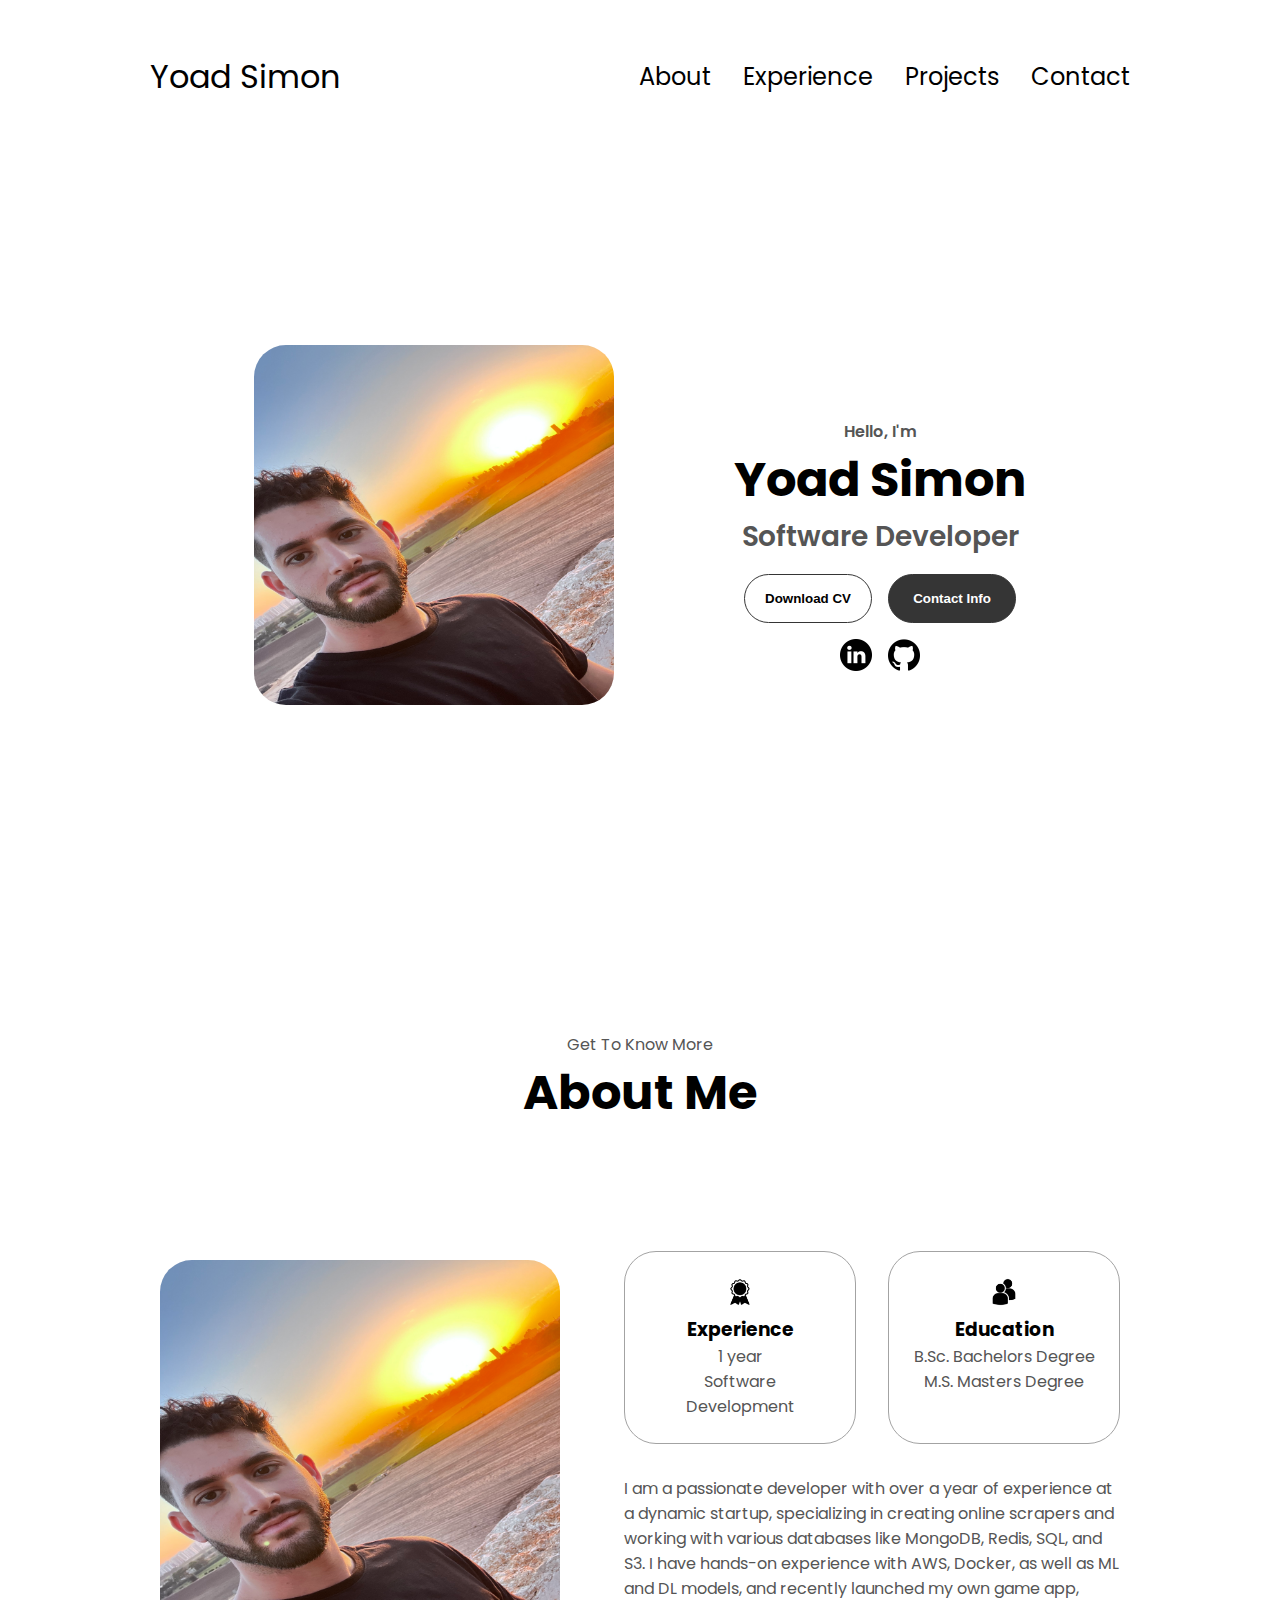
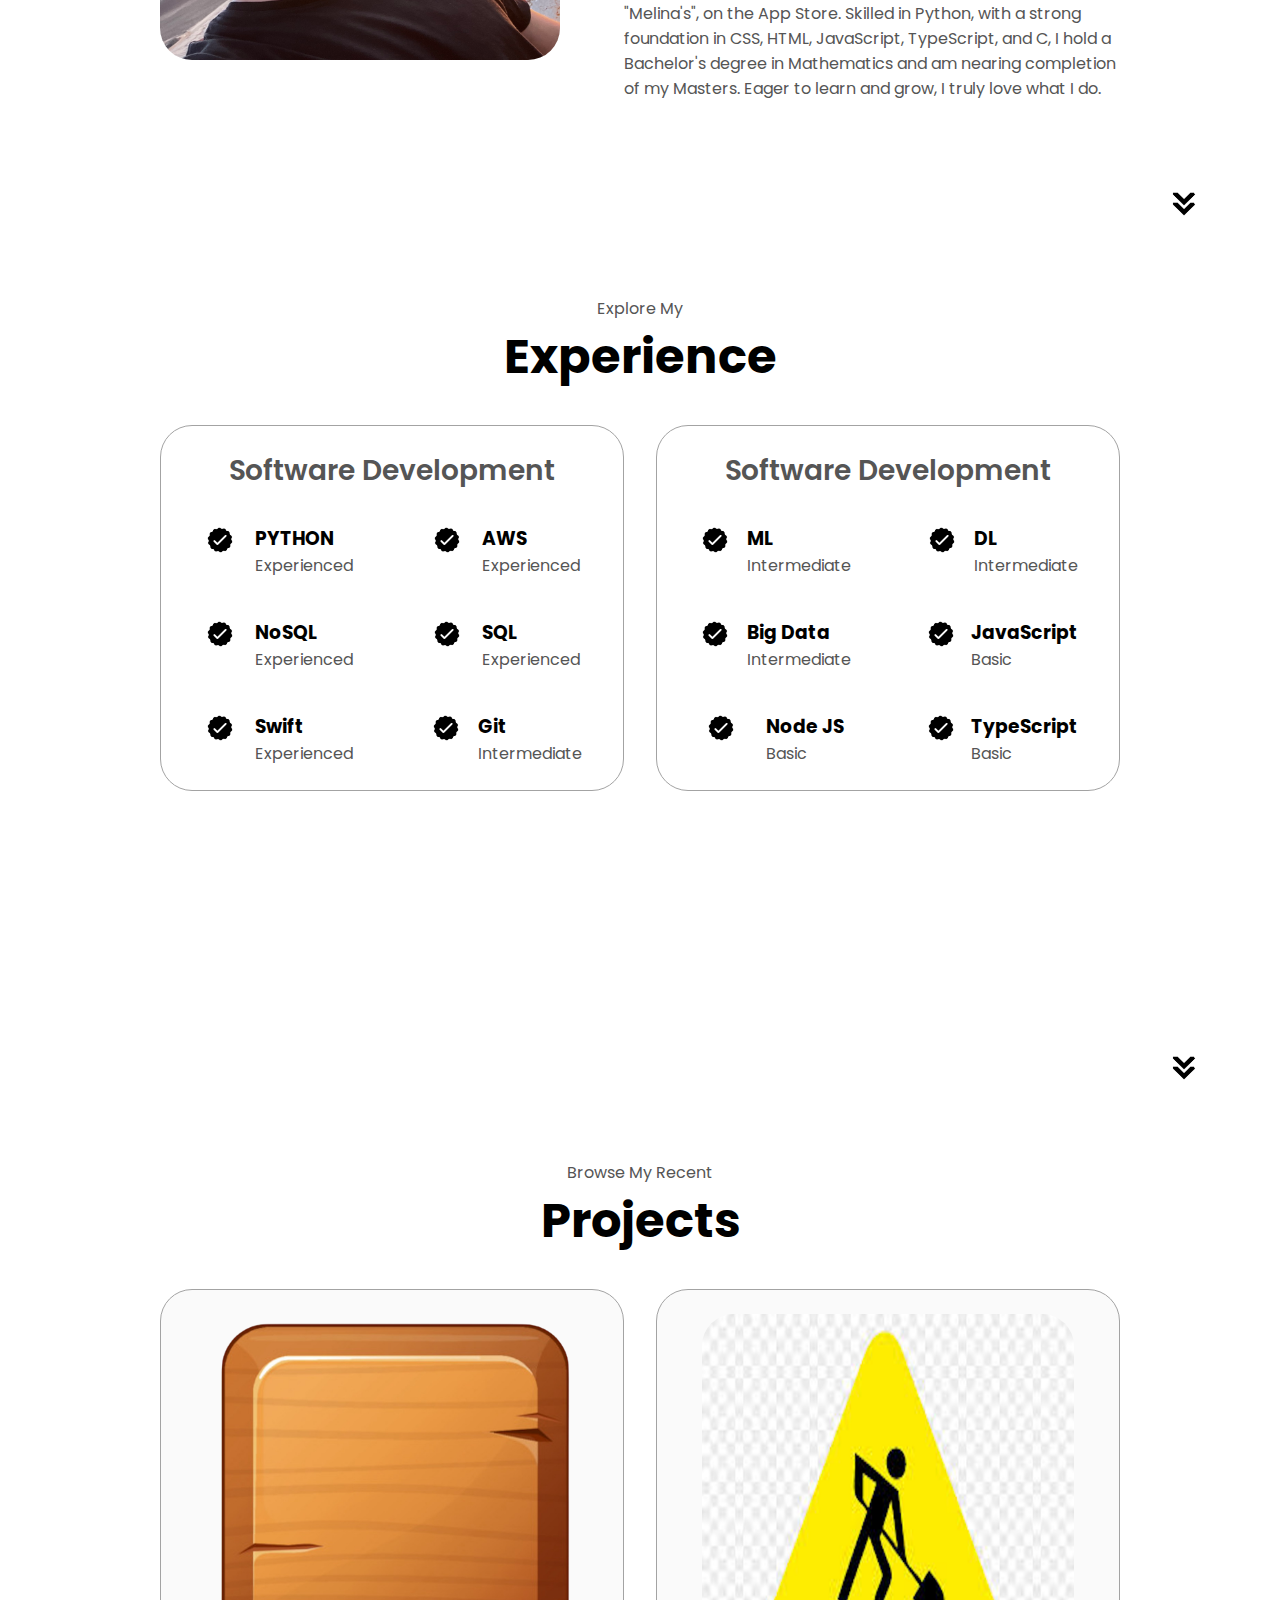
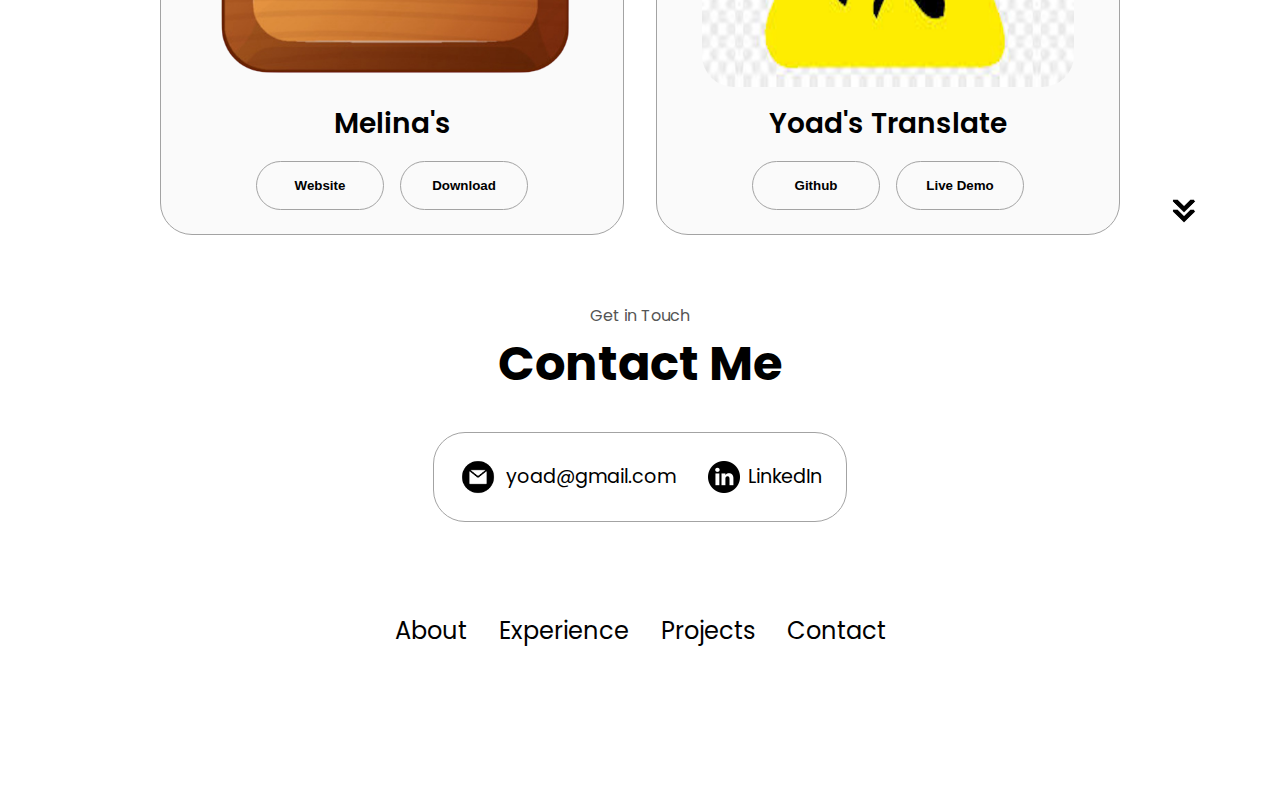
==== index.html @ cbac64ea "creating a portfolio step two" ====
<!DOCTYPE html>
<html lang="en">
<head>
    <meta charset="UTF-8"/>
    <meta http-equiv="X-UA-Compatible" content="IE=edge"/>
    <meta name="viewport" content="width=device-width, initial-scale=1.0"/>
    <title>My Portfolio</title>
    <link rel="stylesheet" href="style.css"/>
    <link rel="stylesheet" href="mediaqueries.css"/>
</head>
<body>
<nav id="desktop-nav">
    <div class="logo">Yoad Simon</div>
    <div>
        <ul class="nav-links">
            <li><a href="#about">About</a></li>
            <li><a href="#experience">Experience</a></li>
            <li><a href="#projects">Projects</a></li>
            <li><a href="#contact">Contact</a></li>
        </ul>
    </div>
</nav>
<nav id="hamburger-nav">
    <div class="logo">Yoad Simon</div>
    <div class="hamburger-menu">
        <div class="hamburger-icon" onclick="toggleMenu()">
            <span></span>
            <span></span>
            <span></span>
        </div>
        <div class="menu-links">
            <li><a href="#about" onclick="toggleMenu()">About</a></li>
            <li><a href="#experience" onclick="toggleMenu()">Experience</a></li>
            <li><a href="#projects" onclick="toggleMenu()">Projects</a></li>
            <li><a href="#contact" onclick="toggleMenu()">Contact</a></li>
        </div>
    </div>
</nav>
<section id="profile">
    <div class="section__pic-container">
        <img
                src="./assets/profile.JPG"
                alt="John Doe profile picture"
                class="project-img"
        />
    </div>
    <div class="section__text">
        <p class="section__text__p1">Hello, I'm</p>
        <h1 class="title">Yoad Simon</h1>
        <p class="section__text__p2">Software Developer</p>
        <div class="btn-container">
            <button
                    class="btn btn-color-2"
                    onclick="window.open('./assets/resume-example.pdf')"
            >
                Download CV
            </button>
            <button class="btn btn-color-1" onclick="location.href='./#contact'">
                Contact Info
            </button>
        </div>
        <div id="socials-container">
            <img
                    src="./assets/linkedin.png"
                    alt="My LinkedIn profile"
                    class="icon"
                    onclick="location.href='https://www.linkedin.com/in/yoadsimon'"
            />
            <img
                    src="./assets/github.png"
                    alt="My Github profile"
                    class="icon"
                    onclick="location.href='https://github.com/yoadsimon'"
            />
        </div>
    </div>
</section>
<section id="about">
    <p class="section__text__p1">Get To Know More</p>
    <h1 class="title">About Me</h1>
    <div class="section-container">
        <div class="section__pic-container">
            <img
                    src="assets/profile.JPG"
                    alt="Profile picture"
                    class="about-pic"
            />
        </div>
        <div class="about-details-container">
            <div class="about-containers">
                <div class="details-container">
                    <img
                            src="./assets/experience.png"
                            alt="Experience icon"
                            class="icon"
                    />
                    <h3>Experience</h3>
                    <p>1 year <br/>Software Development</p>
                </div>
                <div class="details-container">
                    <img
                            src="./assets/education.png"
                            alt="Education icon"
                            class="icon"
                    />
                    <h3>Education</h3>
                    <p>B.Sc. Bachelors Degree<br/>M.S. Masters Degree</p>
                </div>
            </div>
            <div class="text-container">
                <p>
                    <!--                    I am a software developer with a passion for creating innovative-->
                    <!--                    solutions. I have experience in Python, AWS, NoSQL, SQL, Swift, and-->
                    <!--                    Git. I am also familiar with machine learning, deep learning, and big-->
                    <!--                    data. I am looking for opportunities to grow and develop my skills-->
                    <!--                    further.-->

                    I am a passionate developer with over a year of experience at a dynamic startup, specializing in
                    creating online scrapers and working with various databases like MongoDB, Redis, SQL, and S3. I have
                    hands-on experience with AWS, Docker, as well as ML and DL models, and recently launched my own game
                    app, "Melina's", on the App Store. Skilled in Python, with a strong foundation in CSS, HTML,
                    JavaScript, TypeScript, and C, I hold a Bachelor's degree in Mathematics and am nearing completion
                    of my Masters. Eager to learn and grow, I truly love what I do.
                </p>
            </div>
        </div>
    </div>
    <img
            src="./assets/arrow.png"
            alt="Arrow icon"
            class="icon arrow"
            onclick="location.href='./#experience'"
    />
</section>
<section id="experience">
    <p class="section__text__p1">Explore My</p>
    <h1 class="title">Experience</h1>
    <div class="experience-details-container">
        <div class="about-containers">
            <div class="details-container">
                <h2 class="experience-sub-title">Software Development</h2>
                <div class="article-container">
                    <article>
                        <img
                                src="./assets/checkmark.png"
                                alt="Experience icon"
                                class="icon"
                        />
                        <div>
                            <h3>PYTHON</h3>
                            <p>Experienced</p>
                        </div>
                    </article>
                    <article>
                        <img
                                src="./assets/checkmark.png"
                                alt="Experience icon"
                                class="icon"
                        />
                        <div>
                            <h3>AWS</h3>
                            <p>Experienced</p>
                        </div>
                    </article>
                    <article>
                        <img
                                src="./assets/checkmark.png"
                                alt="Experience icon"
                                class="icon"
                        />
                        <div>
                            <h3>NoSQL</h3>
                            <p>Experienced</p>
                        </div>
                    </article>
                    <article>
                        <img
                                src="./assets/checkmark.png"
                                alt="Experience icon"
                                class="icon"
                        />
                        <div>
                            <h3>SQL</h3>
                            <p>Experienced</p>
                        </div>
                    </article>
                    <article>
                        <img
                                src="./assets/checkmark.png"
                                alt="Experience icon"
                                class="icon"
                        />
                        <div>
                            <h3>Swift</h3>
                            <p>Experienced</p>
                        </div>
                    </article>
                    <article>
                        <img
                                src="./assets/checkmark.png"
                                alt="Experience icon"
                                class="icon"
                        />
                        <div>
                            <h3>Git</h3>
                            <p>Intermediate</p>
                        </div>
                    </article>
                </div>
            </div>
            <div class="details-container">
                <h2 class="experience-sub-title">Software Development</h2>
                <div class="article-container">
                    <article>
                        <img
                                src="./assets/checkmark.png"
                                alt="Experience icon"
                                class="icon"
                        />
                        <div>
                            <h3>ML</h3>
                            <p>Intermediate</p>
                        </div>
                    </article>
                    <article>
                        <img
                                src="./assets/checkmark.png"
                                alt="Experience icon"
                                class="icon"
                        />
                        <div>
                            <h3>DL</h3>
                            <p>Intermediate</p>
                        </div>
                    </article>
                    <article>
                        <img
                                src="./assets/checkmark.png"
                                alt="Experience icon"
                                class="icon"
                        />
                        <div>
                            <h3>Big Data</h3>
                            <p>Intermediate</p>
                        </div>
                    </article>
                    <article>
                        <img
                                src="./assets/checkmark.png"
                                alt="Experience icon"
                                class="icon"
                        />
                        <div>
                            <h3>JavaScript</h3>
                            <p>Basic</p>
                        </div>
                    </article>
                    <article>
                        <img
                                src="./assets/checkmark.png"
                                alt="Experience icon"
                                class="icon"
                        />
                        <div>
                            <h3>Node JS</h3>
                            <p>Basic</p>
                        </div>
                    </article>
                    <article>
                        <img
                                src="./assets/checkmark.png"
                                alt="Experience icon"
                                class="icon"
                        />
                        <div>
                            <h3>TypeScript</h3>
                            <p>Basic</p>
                        </div>
                    </article>
                </div>
            </div>
        </div>
    </div>
    <img
            src="./assets/arrow.png"
            alt="Arrow icon"
            class="icon arrow"
            onclick="location.href='./#projects'"
    />
</section>
<section id="projects">
    <p class="section__text__p1">Browse My Recent</p>
    <h1 class="title">Projects</h1>
    <div class="experience-details-container">
        <div class="about-containers">
            <div class="details-container color-container">
                <div class="article-container">
                    <img
                            src="./assets/Melina's.png"
                            alt="Project 2"
                            class="project-img"
                    />
                </div>
                <h2 class="experience-sub-title project-title">Melina's</h2>
                <div class="btn-container">
                    <button
                            class="btn btn-color-2 project-btn"
                            onclick="location.href='https://yoadsimon.github.io/Melinas/index.html'"
                    >
                        Website
                    </button>
                    <button
                            class="btn btn-color-2 project-btn"
                            onclick="location.href='https://apps.apple.com/il/app/melinas/id6502263471'"
                    >
                        Download
                    </button>
                </div>
            </div>
            <div class="details-container color-container">
                <div class="article-container">
                    <img
                            src="./assets/workInProcess.png"
                            alt="Project 2"
                            class="project-img"
                    />
                </div>
                <h2 class="experience-sub-title project-title">Yoad's Translate</h2>
                <div class="btn-container">
                    <button
                            class="btn btn-color-2 project-btn"
                            onclick="location.href='https://github.com/'"
                    >
                        Github
                    </button>
                    <button
                            class="btn btn-color-2 project-btn"
                            onclick="location.href='https://github.com/'"
                    >
                        Live Demo
                    </button>
                </div>
            </div>
<!--            <div class="details-container color-container">-->
<!--                <div class="article-container">-->
<!--                    <img-->
<!--                            src="./assets/project-3.png"-->
<!--                            alt="Project 3"-->
<!--                            class="project-img"-->
<!--                    />-->
<!--                </div>-->
<!--                <h2 class="experience-sub-title project-title">Project Three</h2>-->
<!--                <div class="btn-container">-->
<!--                    <button-->
<!--                            class="btn btn-color-2 project-btn"-->
<!--                            onclick="location.href='https://github.com/'"-->
<!--                    >-->
<!--                        Github-->
<!--                    </button>-->
<!--                    <button-->
<!--                            class="btn btn-color-2 project-btn"-->
<!--                            onclick="location.href='https://github.com/'"-->
<!--                    >-->
<!--                        Live Demo-->
<!--                    </button>-->
<!--                </div>-->
<!--            </div>-->
        </div>
    </div>
    <img
            src="./assets/arrow.png"
            alt="Arrow icon"
            class="icon arrow"
            onclick="location.href='./#contact'"
    />
</section>
<section id="contact">
    <p class="section__text__p1">Get in Touch</p>
    <h1 class="title">Contact Me</h1>
    <div class="contact-info-upper-container">
        <div class="contact-info-container">
            <img
                    src="./assets/email.png"
                    alt="Email icon"
                    class="icon contact-icon email-icon"
            />
            <p><a href="mailto:yoadsimon@gmial.ocm">yoad@gmail.com</a></p>
        </div>
        <div class="contact-info-container">
            <img
                    src="./assets/linkedin.png"
                    alt="LinkedIn icon"
                    class="icon contact-icon"
            />
            <p><a href="https://www.linkedin.com/in/yoadsimon">LinkedIn</a></p>
        </div>
    </div>
</section>
<footer>
    <nav>
        <div class="nav-links-container">
            <ul class="nav-links">
                <li><a href="#about">About</a></li>
                <li><a href="#experience">Experience</a></li>
                <li><a href="#projects">Projects</a></li>
                <li><a href="#contact">Contact</a></li>
            </ul>
        </div>
    </nav>
</footer>
<script src="script.js"></script>
</body>
</html>
---- style.css ----
/* GENERAL */

@import url("https://fonts.googleapis.com/css2?family=Poppins:wght@300;400;500;600&display=swap");

* {
  margin: 0;
  padding: 0;
}

body {
  font-family: "Poppins", sans-serif;
}

html {
  scroll-behavior: smooth;
}

p {
  color: rgb(85, 85, 85);
}

/* TRANSITION */

a,
.btn {
  transition: all 300ms ease;
}

/* DESKTOP NAV */

nav,
.nav-links {
  display: flex;
}

nav {
  justify-content: space-around;
  align-items: center;
  height: 17vh;
}

.nav-links {
  gap: 2rem;
  list-style: none;
  font-size: 1.5rem;
}

a {
  color: black;
  text-decoration: none;
  text-decoration-color: white;
}

a:hover {
  color: grey;
  text-decoration: underline;
  text-underline-offset: 1rem;
  text-decoration-color: rgb(181, 181, 181);
}

.logo {
  font-size: 2rem;
}

.logo:hover {
  cursor: default;
}

/* HAMBURGER MENU */

#hamburger-nav {
  display: none;
}

.hamburger-menu {
  position: relative;
  display: inline-block;
}

.hamburger-icon {
  display: flex;
  flex-direction: column;
  justify-content: space-between;
  height: 24px;
  width: 30px;
  cursor: pointer;
}

.hamburger-icon span {
  width: 100%;
  height: 2px;
  background-color: black;
  transition: all 0.3 ease-in-out;
}

.menu-links {
  position: absolute;
  top: 100%;
  right: 0;
  background-color: white;
  width: fit-content;
  max-height: 0;
  overflow: hidden;
  transition: all 0.3 ease-in-out;
}

.menu-links a {
  display: block;
  padding: 10px;
  text-align: center;
  font-size: 1.5rem;
  color: black;
  text-decoration: none;
  transition: all 0.3 ease-in-out;
}

.menu-links li {
  list-style: none;
}

.menu-links.open {
  max-height: 300px;
}

.hamburger-icon.open span:first-child {
  transform: rotate(45deg) translate(10px, 5px);
}

.hamburger-icon.open span:nth-child(2) {
  opacity: 0;
}

.hamburger-icon.open span:last-child {
  transform: rotate(-45deg) translate(10px, -5px);
}

.hamburger-icon span:first-child {
  transform: none;
}

.hamburger-icon span:first-child {
  opacity: 1;
}

.hamburger-icon span:first-child {
  transform: none;
}

/* SECTIONS */

section {
  padding-top: 4vh;
  height: 96vh;
  margin: 0 10rem;
  box-sizing: border-box;
  min-height: fit-content;
}

.section-container {
  display: flex;
}

/* PROFILE SECTION */

#profile {
  display: flex;
  justify-content: center;
  gap: 5rem;
  height: 80vh;
}

.section__pic-container {
  display: flex;
  height: 400px;
  width: 400px;
  margin: auto 0;
}

.section__text {
  align-self: center;
  text-align: center;
}

.section__text p {
  font-weight: 600;
}

.section__text__p1 {
  text-align: center;
}

.section__text__p2 {
  font-size: 1.75rem;
  margin-bottom: 1rem;
}

.title {
  font-size: 3rem;
  text-align: center;
}

#socials-container {
  display: flex;
  justify-content: center;
  margin-top: 1rem;
  gap: 1rem;
}

/* ICONS */

.icon {
  cursor: pointer;
  height: 2rem;
}

/* BUTTONS */

.btn-container {
  display: flex;
  justify-content: center;
  gap: 1rem;
}

.btn {
  font-weight: 600;
  transition: all 300ms ease;
  padding: 1rem;
  width: 8rem;
  border-radius: 2rem;
}

.btn-color-1,
.btn-color-2 {
  border: rgb(53, 53, 53) 0.1rem solid;
}

.btn-color-1:hover,
.btn-color-2:hover {
  cursor: pointer;
}

.btn-color-1,
.btn-color-2:hover {
  background: rgb(53, 53, 53);
  color: white;
}

.btn-color-1:hover {
  background: rgb(0, 0, 0);
}

.btn-color-2 {
  background: none;
}

.btn-color-2:hover {
  border: rgb(255, 255, 255) 0.1rem solid;
}

.btn-container {
  gap: 1rem;
}

/* ABOUT SECTION */

#about {
  position: relative;
}

.about-containers {
  gap: 2rem;
  margin-bottom: 2rem;
  margin-top: 2rem;
}

.about-details-container {
  justify-content: center;
  flex-direction: column;
}

.about-containers,
.about-details-container {
  display: flex;
}

.about-pic {
  border-radius: 2rem;
}

.arrow {
  position: absolute;
  right: -5rem;
  bottom: 2.5rem;
}

.details-container {
  padding: 1.5rem;
  flex: 1;
  background: white;
  border-radius: 2rem;
  border: rgb(53, 53, 53) 0.1rem solid;
  border-color: rgb(163, 163, 163);
  text-align: center;
}

.section-container {
  gap: 4rem;
  height: 80%;
}

.section__pic-container {
  height: 400px;
  width: 400px;
  margin: auto 0;
}

/* EXPERIENCE SECTION */

#experience {
  position: relative;
}

.experience-sub-title {
  color: rgb(85, 85, 85);
  font-weight: 600;
  font-size: 1.75rem;
  margin-bottom: 2rem;
}

.experience-details-container {
  display: flex;
  justify-content: center;
  flex-direction: column;
}

.article-container {
  display: flex;
  text-align: initial;
  flex-wrap: wrap;
  flex-direction: row;
  gap: 2.5rem;
  justify-content: space-around;
}

article {
  display: flex;
  width: 10rem;
  justify-content: space-around;
  gap: 0.5rem;
}

article .icon {
  cursor: default;
}

/* PROJECTS SECTION */

#projects {
  position: relative;
}

.color-container {
  border-color: rgb(163, 163, 163);
  background: rgb(250, 250, 250);
}

.project-img {
  border-radius: 2rem;
  width: 90%;
  height: 90%;
}

.project-title {
  margin: 1rem;
  color: black;
}

.project-btn {
  color: black;
  border-color: rgb(163, 163, 163);
}

/* CONTACT */

#contact {
  display: flex;
  justify-content: center;
  flex-direction: column;
  height: 70vh;
}

.contact-info-upper-container {
  display: flex;
  justify-content: center;
  border-radius: 2rem;
  border: rgb(53, 53, 53) 0.1rem solid;
  border-color: rgb(163, 163, 163);
  background: (250, 250, 250);
  margin: 2rem auto;
  padding: 0.5rem;
}

.contact-info-container {
  display: flex;
  align-items: center;
  justify-content: center;
  gap: 0.5rem;
  margin: 1rem;
}

.contact-info-container p {
  font-size: larger;
}

.contact-icon {
  cursor: default;
}

.email-icon {
  height: 2.5rem;
}

/* FOOTER SECTION */

footer {
  height: 26vh;
  margin: 0 1rem;
}

footer p {
  text-align: center;
}
---- mediaqueries.css ----
@media screen and (max-width: 1400px) {
  #profile {
    height: 83vh;
    margin-bottom: 6rem;
  }
  .about-containers {
    flex-wrap: wrap;
  }
  #contact,
  #projects {
    height: fit-content;
  }
}

@media screen and (max-width: 1200px) {
  #desktop-nav {
    display: none;
  }
  #hamburger-nav {
    display: flex;
  }
  #experience,
  .experience-details-container {
    margin-top: 2rem;
  }
  #profile,
  .section-container {
    display: block;
  }
  .arrow {
    display: none;
  }
  section,
  .section-container {
    height: fit-content;
  }
  section {
    margin: 0 5%;
  }
  .section__pic-container {
    width: 275px;
    height: 275px;
    margin: 0 auto 2rem;
  }
  .about-containers {
    margin-top: 0;
  }
}

@media screen and (max-width: 600px) {
  #contact,
  footer {
    height: 40vh;
  }
  #profile {
    height: 83vh;
    margin-bottom: 0;
  }
  article {
    font-size: 1rem;
  }
  footer nav {
    height: fit-content;
    margin-bottom: 2rem;
  }
  .about-containers,
  .contact-info-upper-container,
  .btn-container {
    flex-wrap: wrap;
  }
  .contact-info-container {
    margin: 0;
  }
  .contact-info-container p,
  .nav-links li a {
    font-size: 1rem;
  }
  .experience-sub-title {
    font-size: 1.25rem;
  }
  .logo {
    font-size: 1.5rem;
  }
  .nav-links {
    flex-direction: column;
    gap: 0.5rem;
    text-align: center;
  }
  .section__pic-container {
    width: auto;
    height: 46vw;
    justify-content: center;
  }
  .section__text__p2 {
    font-size: 1.25rem;
  }
  .title {
    font-size: 2rem;
  }
  .text-container {
    text-align: justify;
  }
}
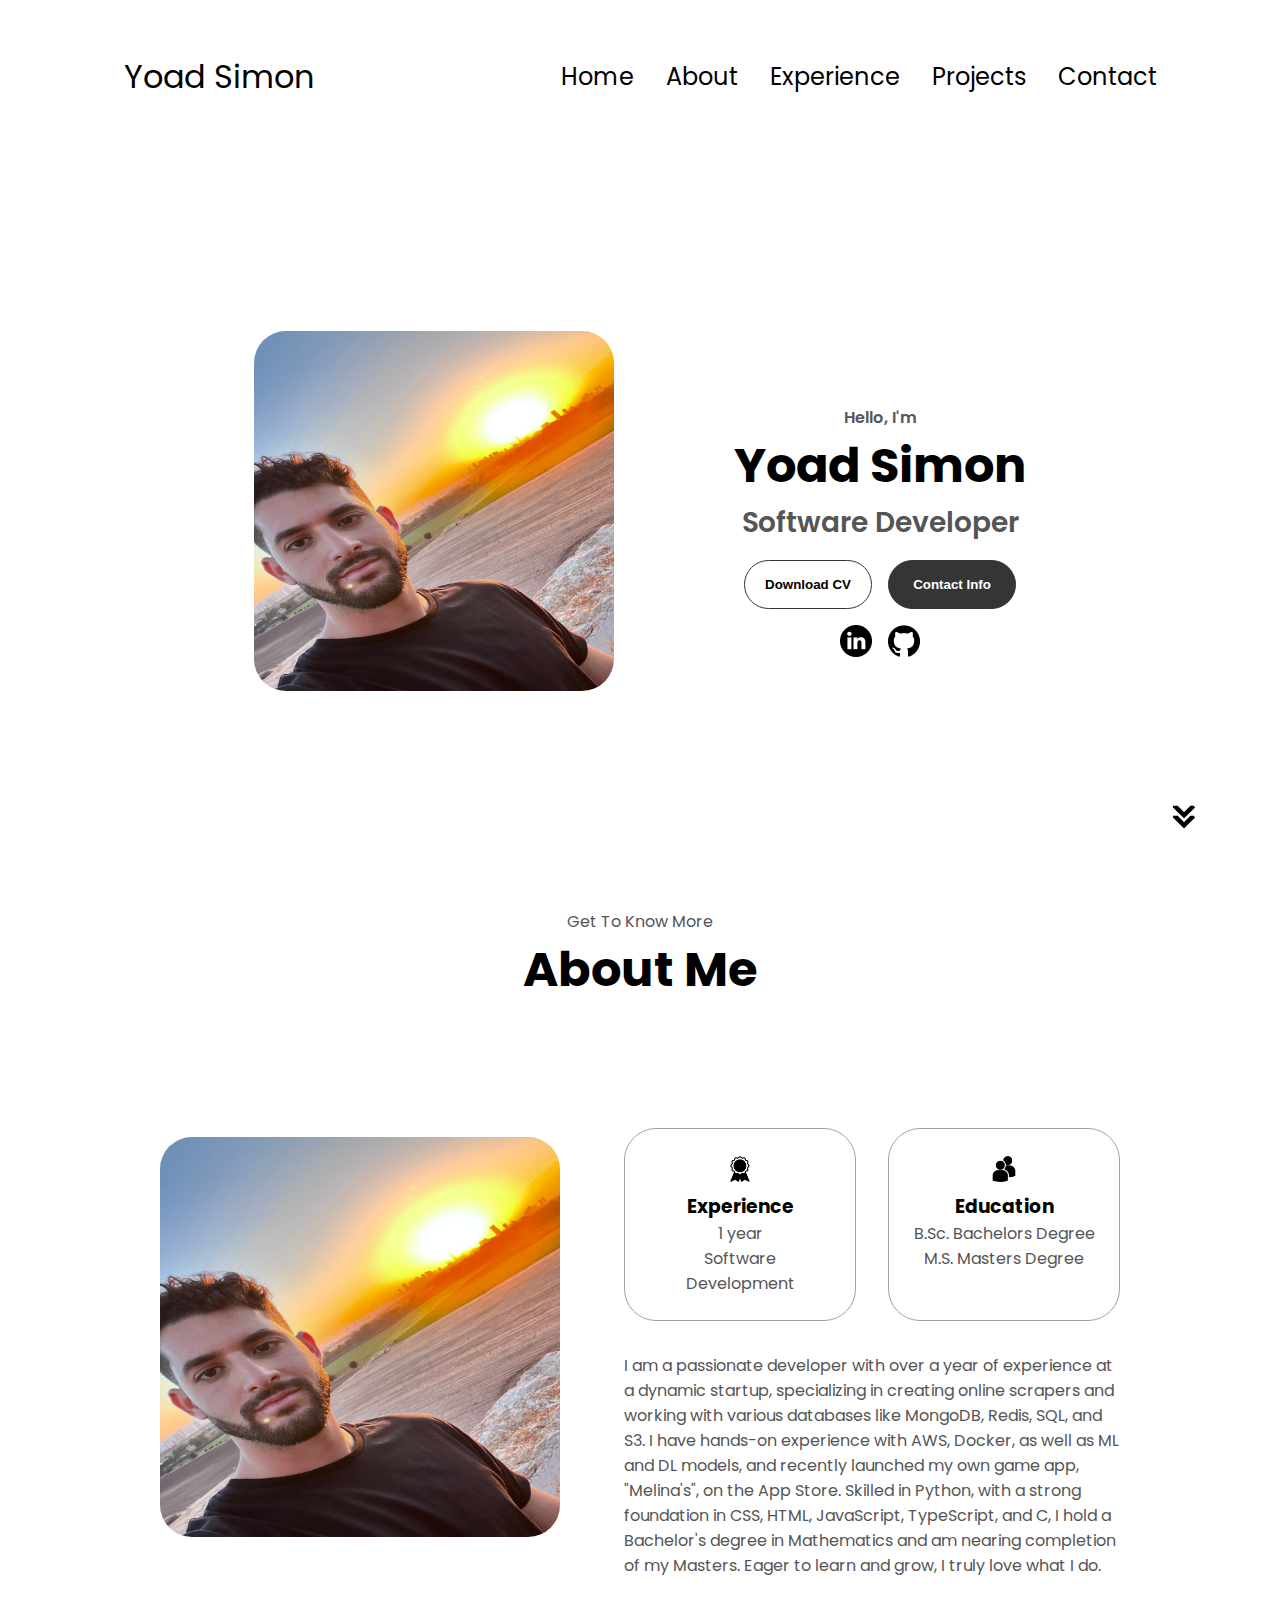
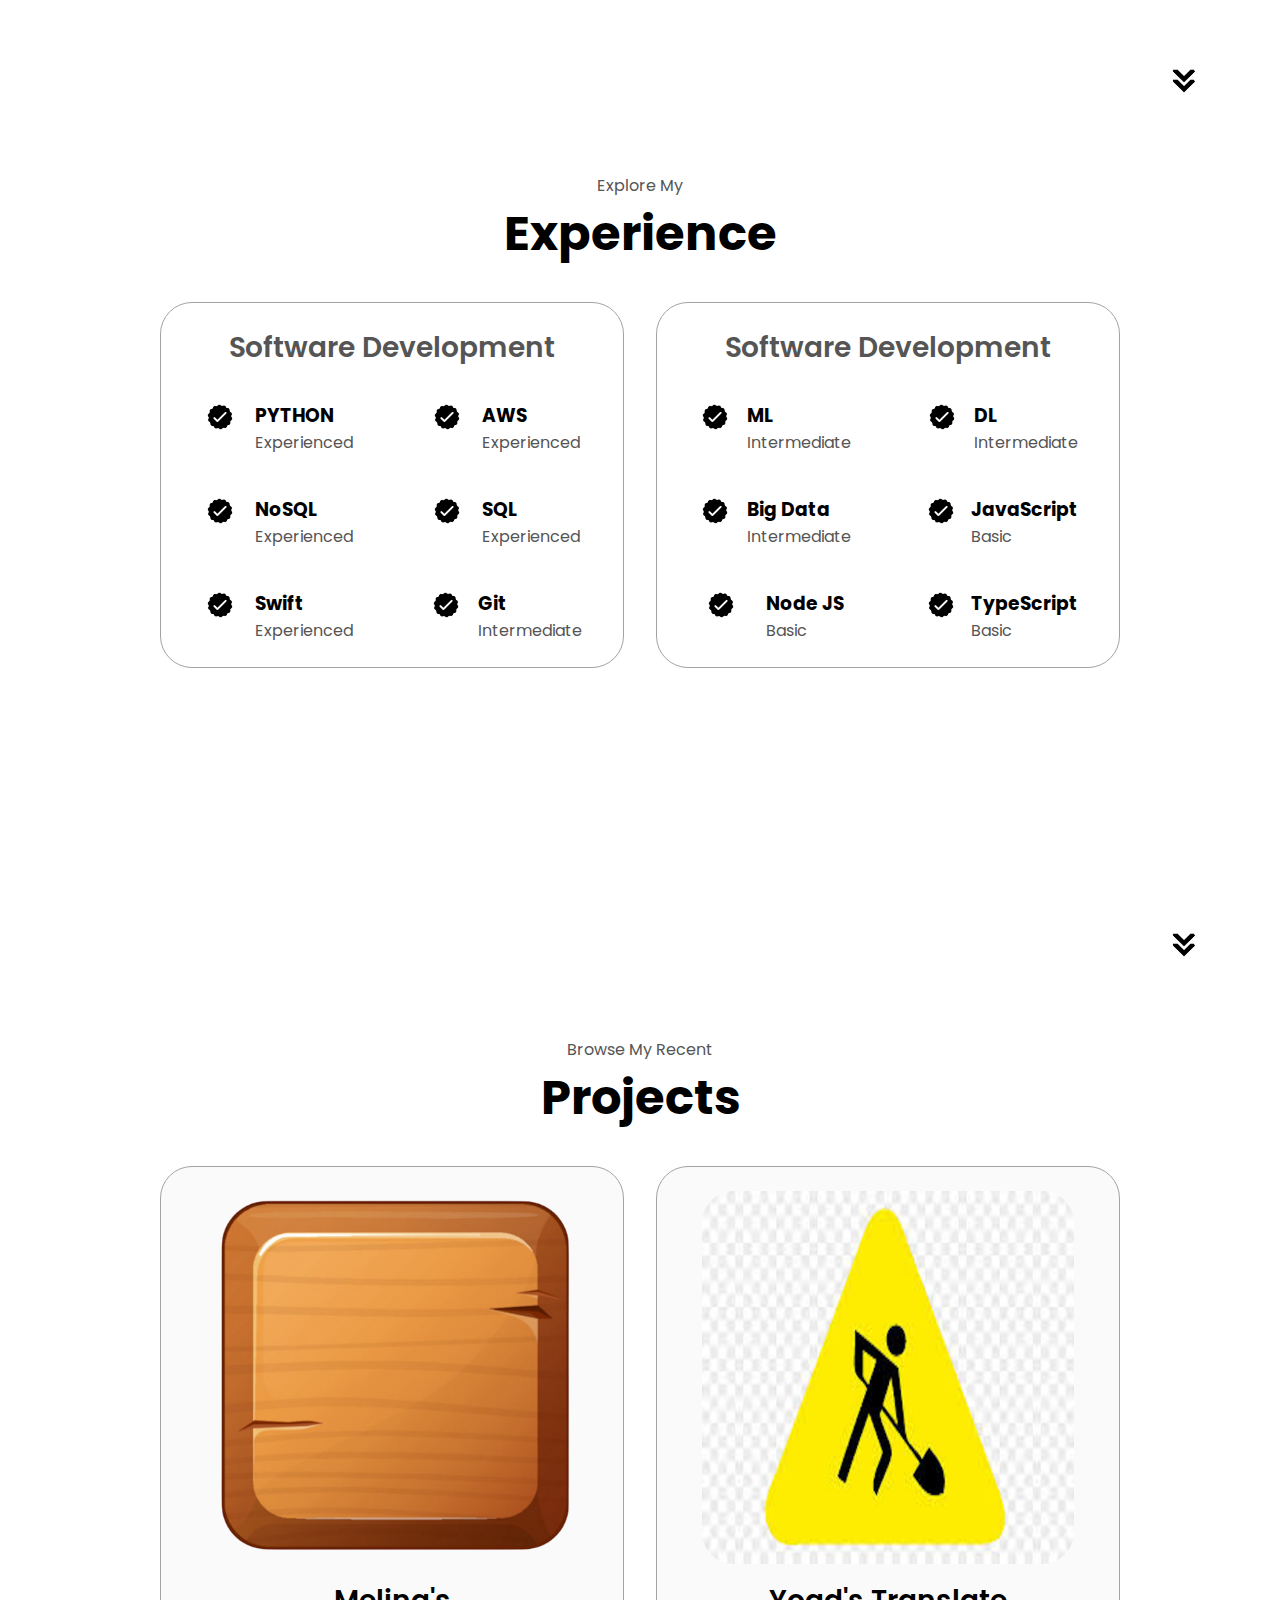
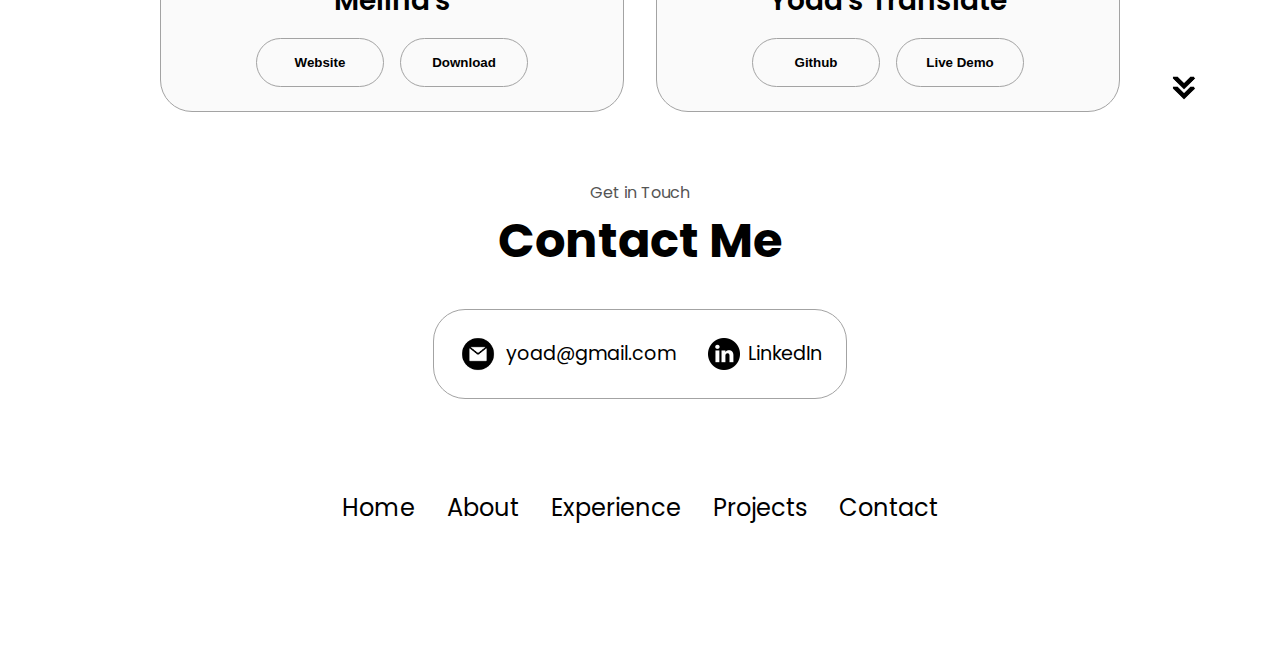
==== commit 881c94a4: "creating a portfolio step 4" ====
--- a/index.html
+++ b/index.html
@@ -13,6 +13,7 @@
     <div class="logo">Yoad Simon</div>
     <div>
         <ul class="nav-links">
+            <li><a href="#home">Home</a></li>
             <li><a href="#about">About</a></li>
             <li><a href="#experience">Experience</a></li>
             <li><a href="#projects">Projects</a></li>
@@ -29,6 +30,7 @@
             <span></span>
         </div>
         <div class="menu-links">
+            <li><a href="#home" onclick="toggleMenu()">Home</a></li>
             <li><a href="#about" onclick="toggleMenu()">About</a></li>
             <li><a href="#experience" onclick="toggleMenu()">Experience</a></li>
             <li><a href="#projects" onclick="toggleMenu()">Projects</a></li>
@@ -36,7 +38,7 @@
         </div>
     </div>
 </nav>
-<section id="profile">
+<section id="home">
     <div class="section__pic-container">
         <img
                 src="./assets/profile.JPG"
@@ -73,6 +75,12 @@
                     onclick="location.href='https://github.com/yoadsimon'"
             />
         </div>
+        <img
+                src="./assets/arrow.png"
+                alt="Arrow icon"
+                class="icon arrow"
+                onclick="location.href='./#about'"
+        />
     </div>
 </section>
 <section id="about">
@@ -109,12 +117,6 @@
             </div>
             <div class="text-container">
                 <p>
-                    <!--                    I am a software developer with a passion for creating innovative-->
-                    <!--                    solutions. I have experience in Python, AWS, NoSQL, SQL, Swift, and-->
-                    <!--                    Git. I am also familiar with machine learning, deep learning, and big-->
-                    <!--                    data. I am looking for opportunities to grow and develop my skills-->
-                    <!--                    further.-->
-
                     I am a passionate developer with over a year of experience at a dynamic startup, specializing in
                     creating online scrapers and working with various databases like MongoDB, Redis, SQL, and S3. I have
                     hands-on experience with AWS, Docker, as well as ML and DL models, and recently launched my own game
@@ -305,10 +307,10 @@
                 <div class="btn-container">
                     <button
                             class="btn btn-color-2 project-btn"
-                            onclick="location.href='https://yoadsimon.github.io/Melinas/index.html'"
-                    >
+                            onclick="location.href='Melinas/melinas.html'">
                         Website
                     </button>
+
                     <button
                             class="btn btn-color-2 project-btn"
                             onclick="location.href='https://apps.apple.com/il/app/melinas/id6502263471'"
@@ -341,30 +343,30 @@
                     </button>
                 </div>
             </div>
-<!--            <div class="details-container color-container">-->
-<!--                <div class="article-container">-->
-<!--                    <img-->
-<!--                            src="./assets/project-3.png"-->
-<!--                            alt="Project 3"-->
-<!--                            class="project-img"-->
-<!--                    />-->
-<!--                </div>-->
-<!--                <h2 class="experience-sub-title project-title">Project Three</h2>-->
-<!--                <div class="btn-container">-->
-<!--                    <button-->
-<!--                            class="btn btn-color-2 project-btn"-->
-<!--                            onclick="location.href='https://github.com/'"-->
-<!--                    >-->
-<!--                        Github-->
-<!--                    </button>-->
-<!--                    <button-->
-<!--                            class="btn btn-color-2 project-btn"-->
-<!--                            onclick="location.href='https://github.com/'"-->
-<!--                    >-->
-<!--                        Live Demo-->
-<!--                    </button>-->
-<!--                </div>-->
-<!--            </div>-->
+            <!--            <div class="details-container color-container">-->
+            <!--                <div class="article-container">-->
+            <!--                    <img-->
+            <!--                            src="./assets/project-3.png"-->
+            <!--                            alt="Project 3"-->
+            <!--                            class="project-img"-->
+            <!--                    />-->
+            <!--                </div>-->
+            <!--                <h2 class="experience-sub-title project-title">Project Three</h2>-->
+            <!--                <div class="btn-container">-->
+            <!--                    <button-->
+            <!--                            class="btn btn-color-2 project-btn"-->
+            <!--                            onclick="location.href='https://github.com/'"-->
+            <!--                    >-->
+            <!--                        Github-->
+            <!--                    </button>-->
+            <!--                    <button-->
+            <!--                            class="btn btn-color-2 project-btn"-->
+            <!--                            onclick="location.href='https://github.com/'"-->
+            <!--                    >-->
+            <!--                        Live Demo-->
+            <!--                    </button>-->
+            <!--                </div>-->
+            <!--            </div>-->
         </div>
     </div>
     <img
@@ -400,6 +402,7 @@
     <nav>
         <div class="nav-links-container">
             <ul class="nav-links">
+                <li><a href="#home">Home</a></li>
                 <li><a href="#about">About</a></li>
                 <li><a href="#experience">Experience</a></li>
                 <li><a href="#projects">Projects</a></li>
--- a/style.css
+++ b/style.css
@@ -160,13 +160,13 @@
   display: flex;
 }
 
-/* PROFILE SECTION */
-
-#profile {
-  display: flex;
-  justify-content: center;
-  gap: 5rem;
-  height: 80vh;
+/* HOME SECTION */
+#home {
+    position: relative;
+    display: flex;
+    justify-content: center;
+    gap: 5rem;
+    height: 80vh;
 }
 
 .section__pic-container {
@@ -429,4 +429,4 @@
 
 footer p {
   text-align: center;
-}
+}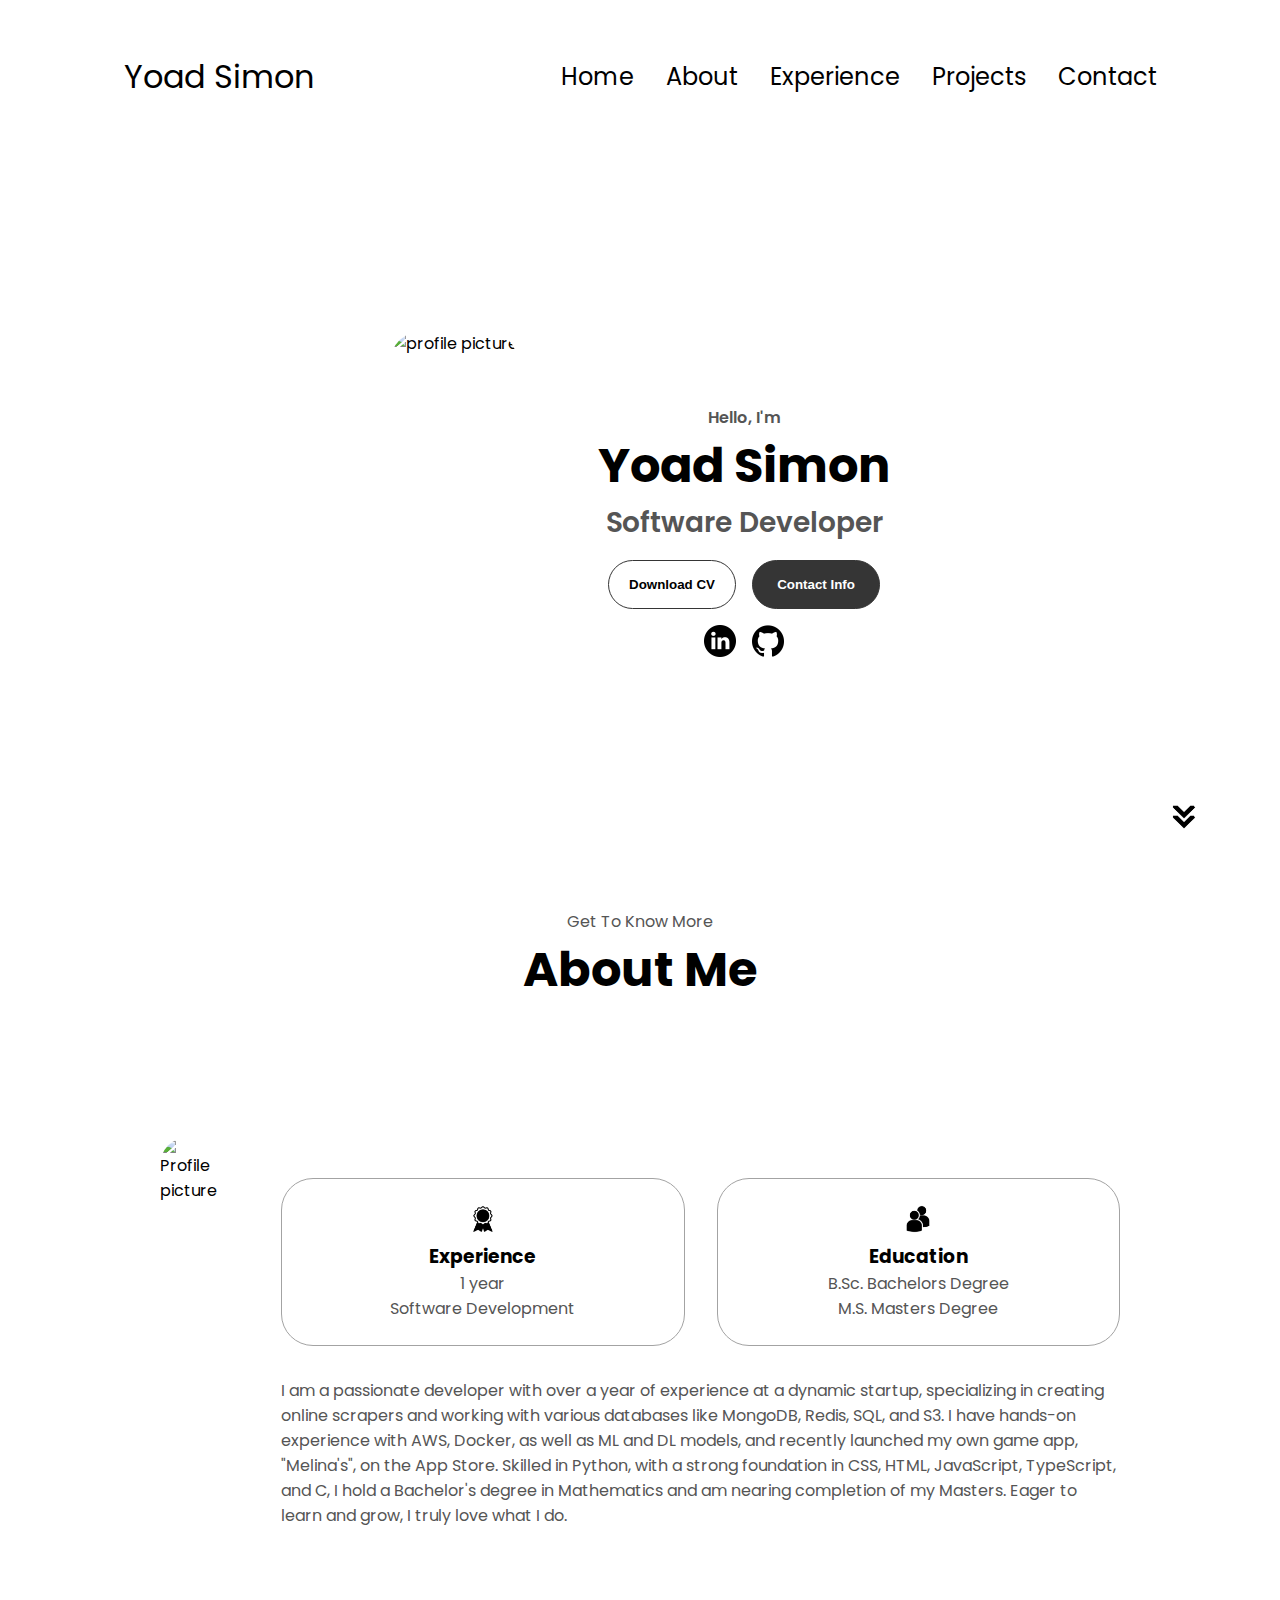
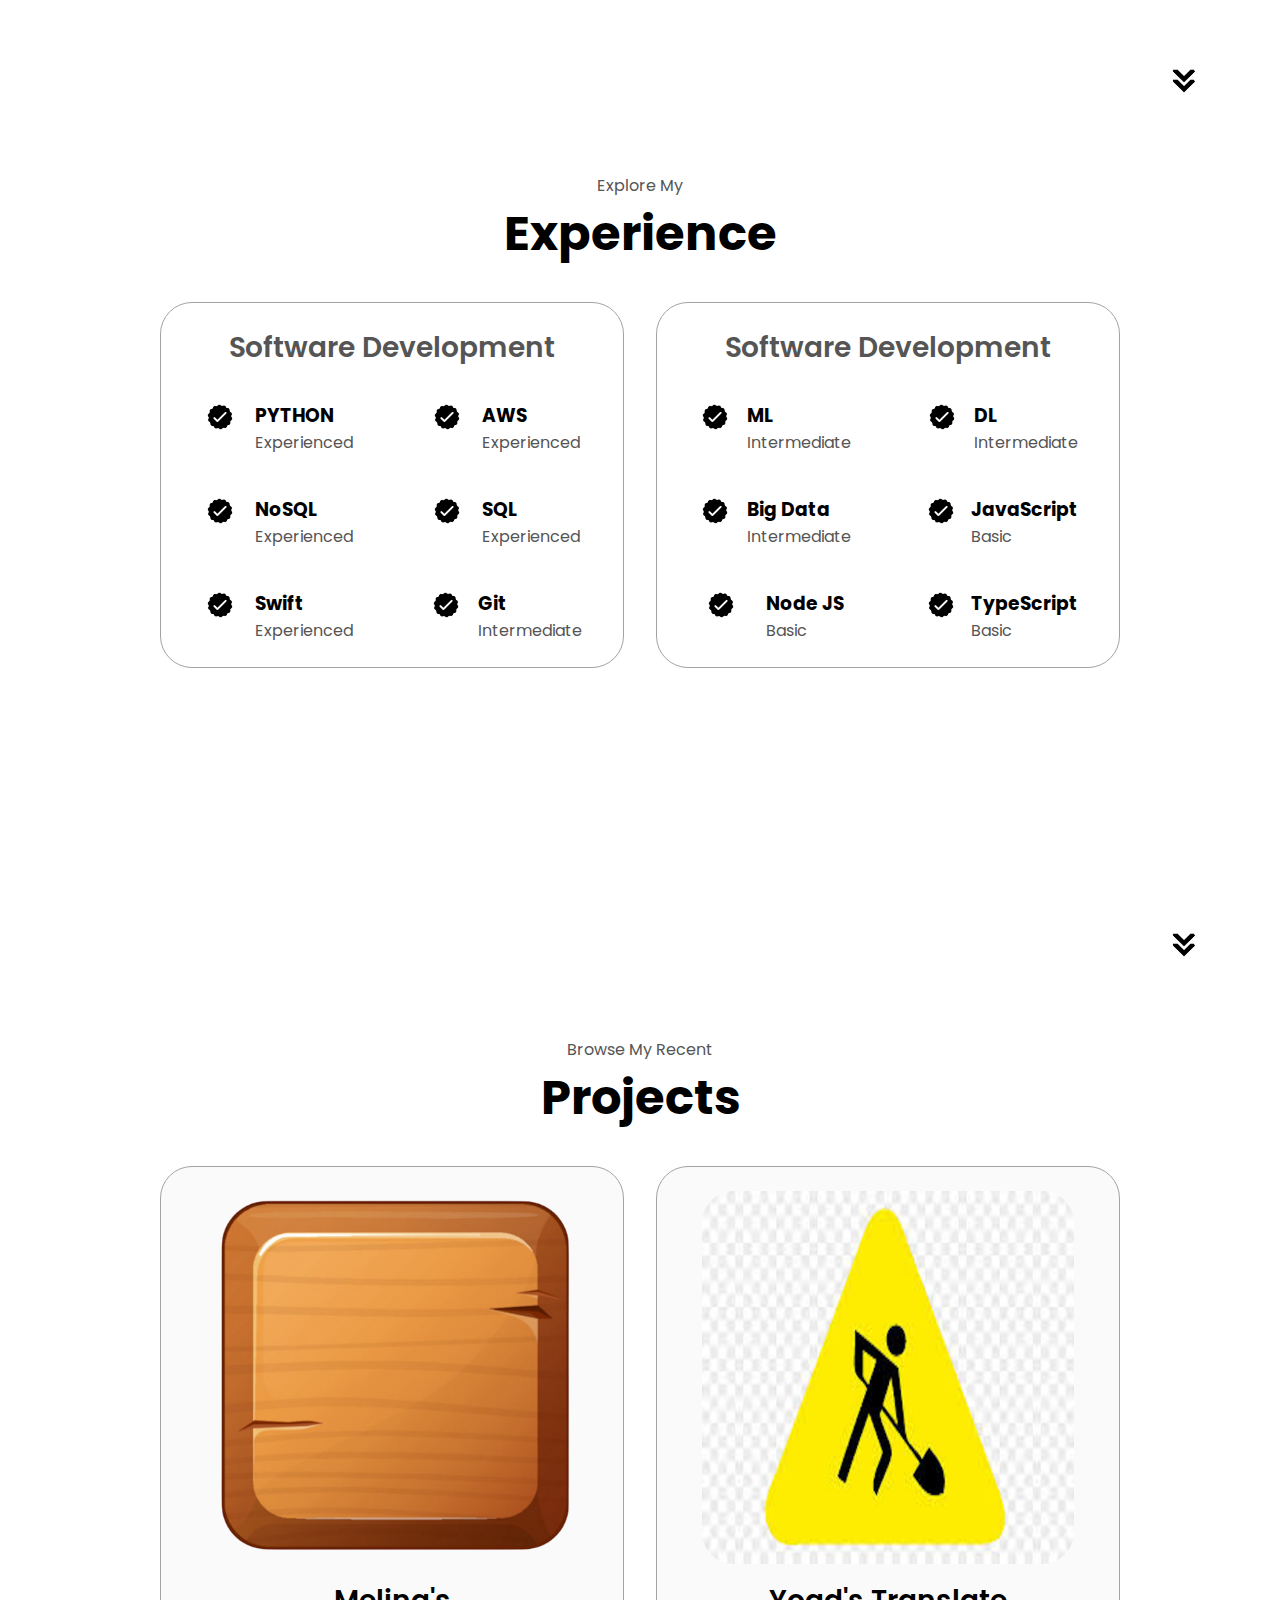
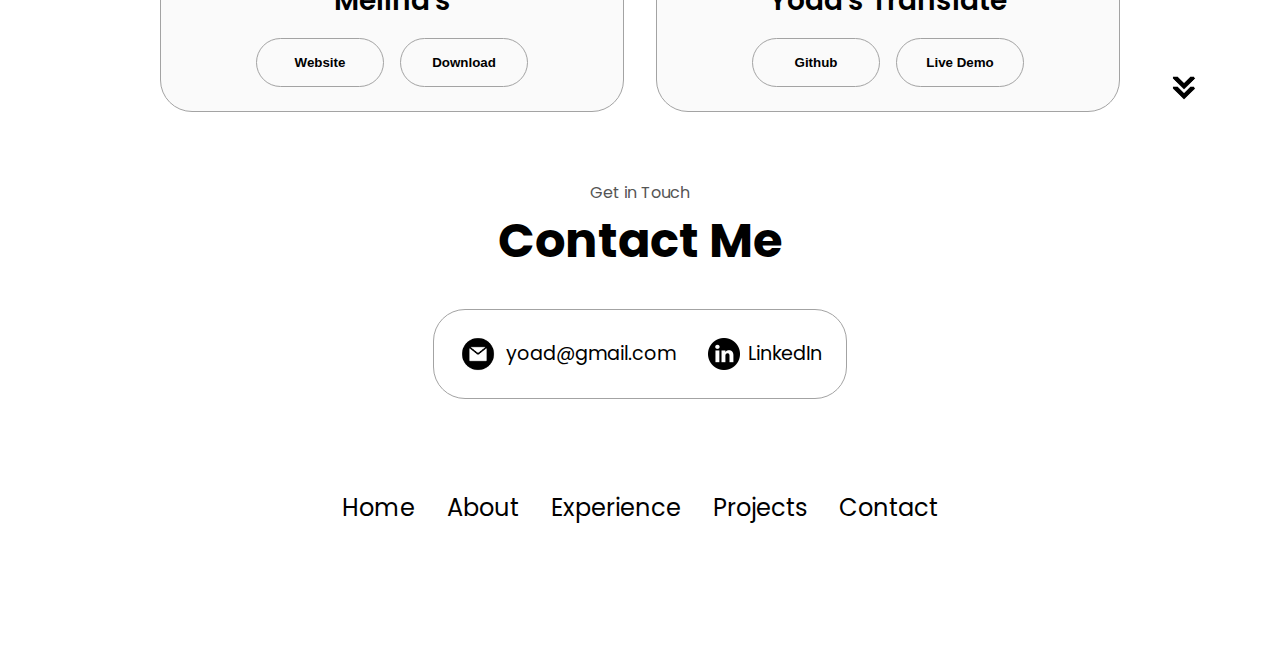
==== commit bbd9ca88: "creating a portfolio step 5.2" ====
--- a/index.html
+++ b/index.html
@@ -41,11 +41,18 @@
 <section id="home">
     <div class="section__pic-container">
         <img
-                src="./assets/profile.JPG"
-                alt="John Doe profile picture"
-                class="project-img"
+                src="./assets/me.png"
+                alt="profile picture"
+                class="about-pic"
         />
     </div>
+<!--    <div class="new">-->
+<!--        <img-->
+<!--                src="./assets/about.png"-->
+<!--                alt="profile picture"-->
+<!--                class="test"-->
+<!--        />-->
+<!--    </div>-->
     <div class="section__text">
         <p class="section__text__p1">Hello, I'm</p>
         <h1 class="title">Yoad Simon</h1>
@@ -89,7 +96,7 @@
     <div class="section-container">
         <div class="section__pic-container">
             <img
-                    src="assets/profile.JPG"
+                    src="assets/me.png"
                     alt="Profile picture"
                     class="about-pic"
             />
--- a/style.css
+++ b/style.css
@@ -3,161 +3,161 @@
 @import url("https://fonts.googleapis.com/css2?family=Poppins:wght@300;400;500;600&display=swap");
 
 * {
-  margin: 0;
-  padding: 0;
+    margin: 0;
+    padding: 0;
 }
 
 body {
-  font-family: "Poppins", sans-serif;
+    font-family: "Poppins", sans-serif;
 }
 
 html {
-  scroll-behavior: smooth;
+    scroll-behavior: smooth;
 }
 
 p {
-  color: rgb(85, 85, 85);
+    color: rgb(85, 85, 85);
 }
 
 /* TRANSITION */
 
 a,
 .btn {
-  transition: all 300ms ease;
+    transition: all 300ms ease;
 }
 
 /* DESKTOP NAV */
 
 nav,
 .nav-links {
-  display: flex;
+    display: flex;
 }
 
 nav {
-  justify-content: space-around;
-  align-items: center;
-  height: 17vh;
+    justify-content: space-around;
+    align-items: center;
+    height: 17vh;
 }
 
 .nav-links {
-  gap: 2rem;
-  list-style: none;
-  font-size: 1.5rem;
+    gap: 2rem;
+    list-style: none;
+    font-size: 1.5rem;
 }
 
 a {
-  color: black;
-  text-decoration: none;
-  text-decoration-color: white;
+    color: black;
+    text-decoration: none;
+    text-decoration-color: white;
 }
 
 a:hover {
-  color: grey;
-  text-decoration: underline;
-  text-underline-offset: 1rem;
-  text-decoration-color: rgb(181, 181, 181);
+    color: grey;
+    text-decoration: underline;
+    text-underline-offset: 1rem;
+    text-decoration-color: rgb(181, 181, 181);
 }
 
 .logo {
-  font-size: 2rem;
+    font-size: 2rem;
 }
 
 .logo:hover {
-  cursor: default;
+    cursor: default;
 }
 
 /* HAMBURGER MENU */
 
 #hamburger-nav {
-  display: none;
+    display: none;
 }
 
 .hamburger-menu {
-  position: relative;
-  display: inline-block;
+    position: relative;
+    display: inline-block;
 }
 
 .hamburger-icon {
-  display: flex;
-  flex-direction: column;
-  justify-content: space-between;
-  height: 24px;
-  width: 30px;
-  cursor: pointer;
+    display: flex;
+    flex-direction: column;
+    justify-content: space-between;
+    height: 24px;
+    width: 30px;
+    cursor: pointer;
 }
 
 .hamburger-icon span {
-  width: 100%;
-  height: 2px;
-  background-color: black;
-  transition: all 0.3 ease-in-out;
+    width: 100%;
+    height: 2px;
+    background-color: black;
+    transition: all 0.3 ease-in-out;
 }
 
 .menu-links {
-  position: absolute;
-  top: 100%;
-  right: 0;
-  background-color: white;
-  width: fit-content;
-  max-height: 0;
-  overflow: hidden;
-  transition: all 0.3 ease-in-out;
+    position: absolute;
+    top: 100%;
+    right: 0;
+    background-color: white;
+    width: fit-content;
+    max-height: 0;
+    overflow: hidden;
+    transition: all 0.3 ease-in-out;
 }
 
 .menu-links a {
-  display: block;
-  padding: 10px;
-  text-align: center;
-  font-size: 1.5rem;
-  color: black;
-  text-decoration: none;
-  transition: all 0.3 ease-in-out;
+    display: block;
+    padding: 10px;
+    text-align: center;
+    font-size: 1.5rem;
+    color: black;
+    text-decoration: none;
+    transition: all 0.3 ease-in-out;
 }
 
 .menu-links li {
-  list-style: none;
+    list-style: none;
 }
 
 .menu-links.open {
-  max-height: 300px;
+    max-height: 300px;
 }
 
 .hamburger-icon.open span:first-child {
-  transform: rotate(45deg) translate(10px, 5px);
+    transform: rotate(45deg) translate(10px, 5px);
 }
 
 .hamburger-icon.open span:nth-child(2) {
-  opacity: 0;
+    opacity: 0;
 }
 
 .hamburger-icon.open span:last-child {
-  transform: rotate(-45deg) translate(10px, -5px);
+    transform: rotate(-45deg) translate(10px, -5px);
 }
 
 .hamburger-icon span:first-child {
-  transform: none;
+    transform: none;
 }
 
 .hamburger-icon span:first-child {
-  opacity: 1;
+    opacity: 1;
 }
 
 .hamburger-icon span:first-child {
-  transform: none;
+    transform: none;
 }
 
 /* SECTIONS */
 
 section {
-  padding-top: 4vh;
-  height: 96vh;
-  margin: 0 10rem;
-  box-sizing: border-box;
-  min-height: fit-content;
+    padding-top: 4vh;
+    height: 96vh;
+    margin: 0 10rem;
+    box-sizing: border-box;
+    min-height: fit-content;
 }
 
 .section-container {
-  display: flex;
+    display: flex;
 }
 
 /* HOME SECTION */
@@ -169,264 +169,283 @@
     height: 80vh;
 }
 
-.section__pic-container {
-  display: flex;
-  height: 400px;
-  width: 400px;
-  margin: auto 0;
-}
+#home .section__pic-container {
+    display: flex;
+    height: 400px;
+    width: auto;
+    margin: auto 0;
+}
+
+/*#home .new {*/
+/*    display: flex;*/
+/*    justify-content: center;*/
+/*    align-items: center;*/
+/*    height: 400px;  !* Scaling down the height for the shown radius *!*/
+/*    width: 400px;   !* Scaling down the width for the shown radius *!*/
+/*    margin: auto 0;*/
+/*    overflow: hidden; !* Ensures the child can't extend beyond the container *!*/
+/*    border-radius: 50%; !* Round container *!*/
+/*}*/
+
+/*#home .test {*/
+/*    position: relative;*/
+/*    height: 240px; !* Size of the original photo being used for cropping *!*/
+/*    width: 240px; !* Size of the original photo being used for cropping *!*/
+/*    transform: scale(2); !* Scale by a factor of 2 to double size of the cut-out part *!*/
+/*}*/
 
 .section__text {
-  align-self: center;
-  text-align: center;
+    align-self: center;
+    text-align: center;
 }
 
 .section__text p {
-  font-weight: 600;
+    font-weight: 600;
 }
 
 .section__text__p1 {
-  text-align: center;
+    text-align: center;
 }
 
 .section__text__p2 {
-  font-size: 1.75rem;
-  margin-bottom: 1rem;
+    font-size: 1.75rem;
+    margin-bottom: 1rem;
 }
 
 .title {
-  font-size: 3rem;
-  text-align: center;
+    font-size: 3rem;
+    text-align: center;
 }
 
 #socials-container {
-  display: flex;
-  justify-content: center;
-  margin-top: 1rem;
-  gap: 1rem;
+    display: flex;
+    justify-content: center;
+    margin-top: 1rem;
+    gap: 1rem;
 }
 
 /* ICONS */
 
 .icon {
-  cursor: pointer;
-  height: 2rem;
+    cursor: pointer;
+    height: 2rem;
 }
 
 /* BUTTONS */
 
 .btn-container {
-  display: flex;
-  justify-content: center;
-  gap: 1rem;
+    display: flex;
+    justify-content: center;
+    gap: 1rem;
 }
 
 .btn {
-  font-weight: 600;
-  transition: all 300ms ease;
-  padding: 1rem;
-  width: 8rem;
-  border-radius: 2rem;
+    font-weight: 600;
+    transition: all 300ms ease;
+    padding: 1rem;
+    width: 8rem;
+    border-radius: 2rem;
 }
 
 .btn-color-1,
 .btn-color-2 {
-  border: rgb(53, 53, 53) 0.1rem solid;
+    border: rgb(53, 53, 53) 0.1rem solid;
 }
 
 .btn-color-1:hover,
 .btn-color-2:hover {
-  cursor: pointer;
+    cursor: pointer;
 }
 
 .btn-color-1,
 .btn-color-2:hover {
-  background: rgb(53, 53, 53);
-  color: white;
+    background: rgb(53, 53, 53);
+    color: white;
 }
 
 .btn-color-1:hover {
-  background: rgb(0, 0, 0);
+    background: rgb(0, 0, 0);
 }
 
 .btn-color-2 {
-  background: none;
+    background: none;
 }
 
 .btn-color-2:hover {
-  border: rgb(255, 255, 255) 0.1rem solid;
+    border: rgb(255, 255, 255) 0.1rem solid;
 }
 
 .btn-container {
-  gap: 1rem;
+    gap: 1rem;
 }
 
 /* ABOUT SECTION */
 
 #about {
-  position: relative;
+    position: relative;
 }
 
 .about-containers {
-  gap: 2rem;
-  margin-bottom: 2rem;
-  margin-top: 2rem;
+    gap: 2rem;
+    margin-bottom: 2rem;
+    margin-top: 2rem;
 }
 
 .about-details-container {
-  justify-content: center;
-  flex-direction: column;
+    justify-content: center;
+    flex-direction: column;
 }
 
 .about-containers,
 .about-details-container {
-  display: flex;
+    display: flex;
 }
 
 .about-pic {
-  border-radius: 2rem;
+    border-radius: 2rem;
 }
 
 .arrow {
-  position: absolute;
-  right: -5rem;
-  bottom: 2.5rem;
+    position: absolute;
+    right: -5rem;
+    bottom: 2.5rem;
 }
 
 .details-container {
-  padding: 1.5rem;
-  flex: 1;
-  background: white;
-  border-radius: 2rem;
-  border: rgb(53, 53, 53) 0.1rem solid;
-  border-color: rgb(163, 163, 163);
-  text-align: center;
+    padding: 1.5rem;
+    flex: 1;
+    background: white;
+    border-radius: 2rem;
+    border: rgb(53, 53, 53) 0.1rem solid;
+    border-color: rgb(163, 163, 163);
+    text-align: center;
 }
 
 .section-container {
-  gap: 4rem;
-  height: 80%;
-}
-
-.section__pic-container {
-  height: 400px;
-  width: 400px;
-  margin: auto 0;
+    gap: 4rem;
+    height: 80%;
+}
+
+#about .section__pic-container {
+    display: flex;
+    height: 400px;
+    width: auto;
+    margin: auto 0;
 }
 
 /* EXPERIENCE SECTION */
 
 #experience {
-  position: relative;
+    position: relative;
 }
 
 .experience-sub-title {
-  color: rgb(85, 85, 85);
-  font-weight: 600;
-  font-size: 1.75rem;
-  margin-bottom: 2rem;
+    color: rgb(85, 85, 85);
+    font-weight: 600;
+    font-size: 1.75rem;
+    margin-bottom: 2rem;
 }
 
 .experience-details-container {
-  display: flex;
-  justify-content: center;
-  flex-direction: column;
+    display: flex;
+    justify-content: center;
+    flex-direction: column;
 }
 
 .article-container {
-  display: flex;
-  text-align: initial;
-  flex-wrap: wrap;
-  flex-direction: row;
-  gap: 2.5rem;
-  justify-content: space-around;
+    display: flex;
+    text-align: initial;
+    flex-wrap: wrap;
+    flex-direction: row;
+    gap: 2.5rem;
+    justify-content: space-around;
 }
 
 article {
-  display: flex;
-  width: 10rem;
-  justify-content: space-around;
-  gap: 0.5rem;
+    display: flex;
+    width: 10rem;
+    justify-content: space-around;
+    gap: 0.5rem;
 }
 
 article .icon {
-  cursor: default;
+    cursor: default;
 }
 
 /* PROJECTS SECTION */
 
 #projects {
-  position: relative;
+    position: relative;
 }
 
 .color-container {
-  border-color: rgb(163, 163, 163);
-  background: rgb(250, 250, 250);
+    border-color: rgb(163, 163, 163);
+    background: rgb(250, 250, 250);
 }
 
 .project-img {
-  border-radius: 2rem;
-  width: 90%;
-  height: 90%;
+    border-radius: 2rem;
+    width: 90%;
+    height: 90%;
 }
 
 .project-title {
-  margin: 1rem;
-  color: black;
+    margin: 1rem;
+    color: black;
 }
 
 .project-btn {
-  color: black;
-  border-color: rgb(163, 163, 163);
+    color: black;
+    border-color: rgb(163, 163, 163);
 }
 
 /* CONTACT */
 
 #contact {
-  display: flex;
-  justify-content: center;
-  flex-direction: column;
-  height: 70vh;
+    display: flex;
+    justify-content: center;
+    flex-direction: column;
+    height: 70vh;
 }
 
 .contact-info-upper-container {
-  display: flex;
-  justify-content: center;
-  border-radius: 2rem;
-  border: rgb(53, 53, 53) 0.1rem solid;
-  border-color: rgb(163, 163, 163);
-  background: (250, 250, 250);
-  margin: 2rem auto;
-  padding: 0.5rem;
+    display: flex;
+    justify-content: center;
+    border-radius: 2rem;
+    border: rgb(53, 53, 53) 0.1rem solid;
+    border-color: rgb(163, 163, 163);
+    background: (250, 250, 250);
+    margin: 2rem auto;
+    padding: 0.5rem;
 }
 
 .contact-info-container {
-  display: flex;
-  align-items: center;
-  justify-content: center;
-  gap: 0.5rem;
-  margin: 1rem;
+    display: flex;
+    align-items: center;
+    justify-content: center;
+    gap: 0.5rem;
+    margin: 1rem;
 }
 
 .contact-info-container p {
-  font-size: larger;
+    font-size: larger;
 }
 
 .contact-icon {
-  cursor: default;
+    cursor: default;
 }
 
 .email-icon {
-  height: 2.5rem;
+    height: 2.5rem;
 }
 
 /* FOOTER SECTION */
 
 footer {
-  height: 26vh;
-  margin: 0 1rem;
+    height: 26vh;
+    margin: 0 1rem;
 }
 
 footer p {
-  text-align: center;
+    text-align: center;
 }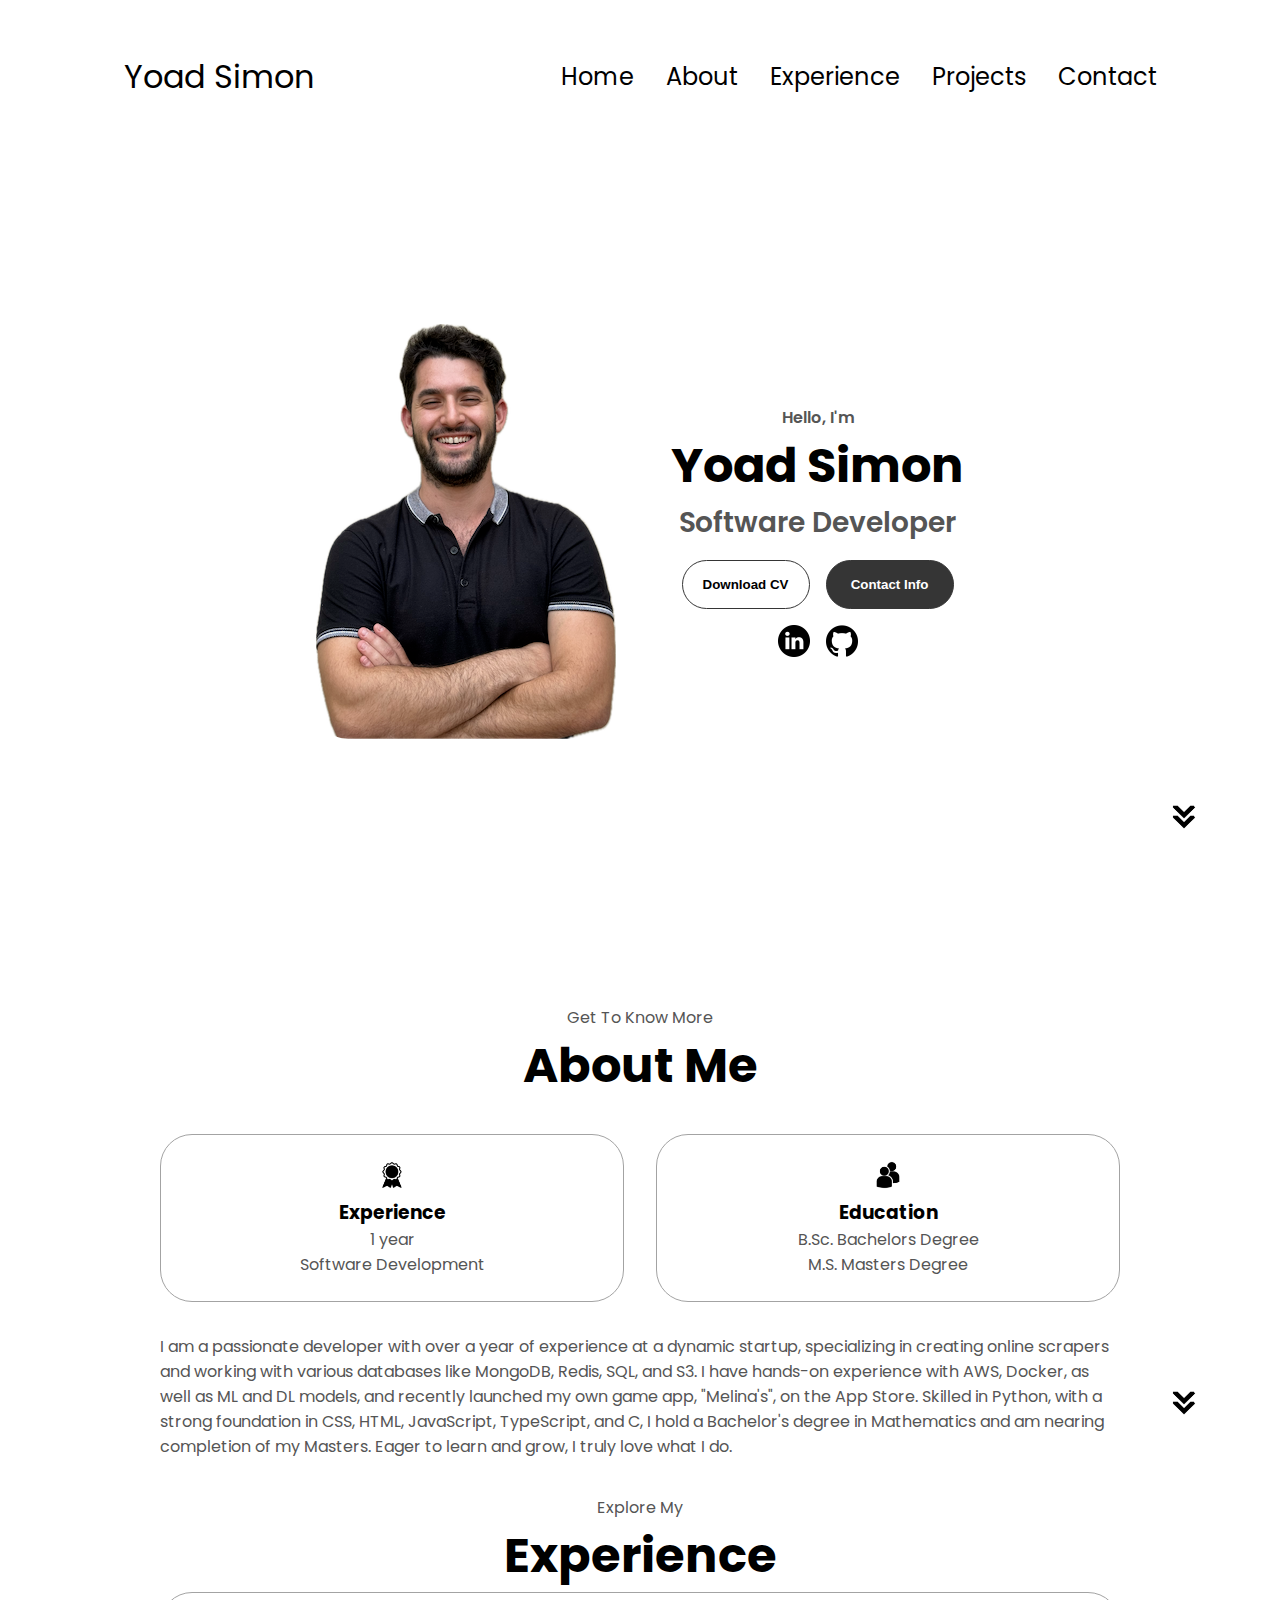
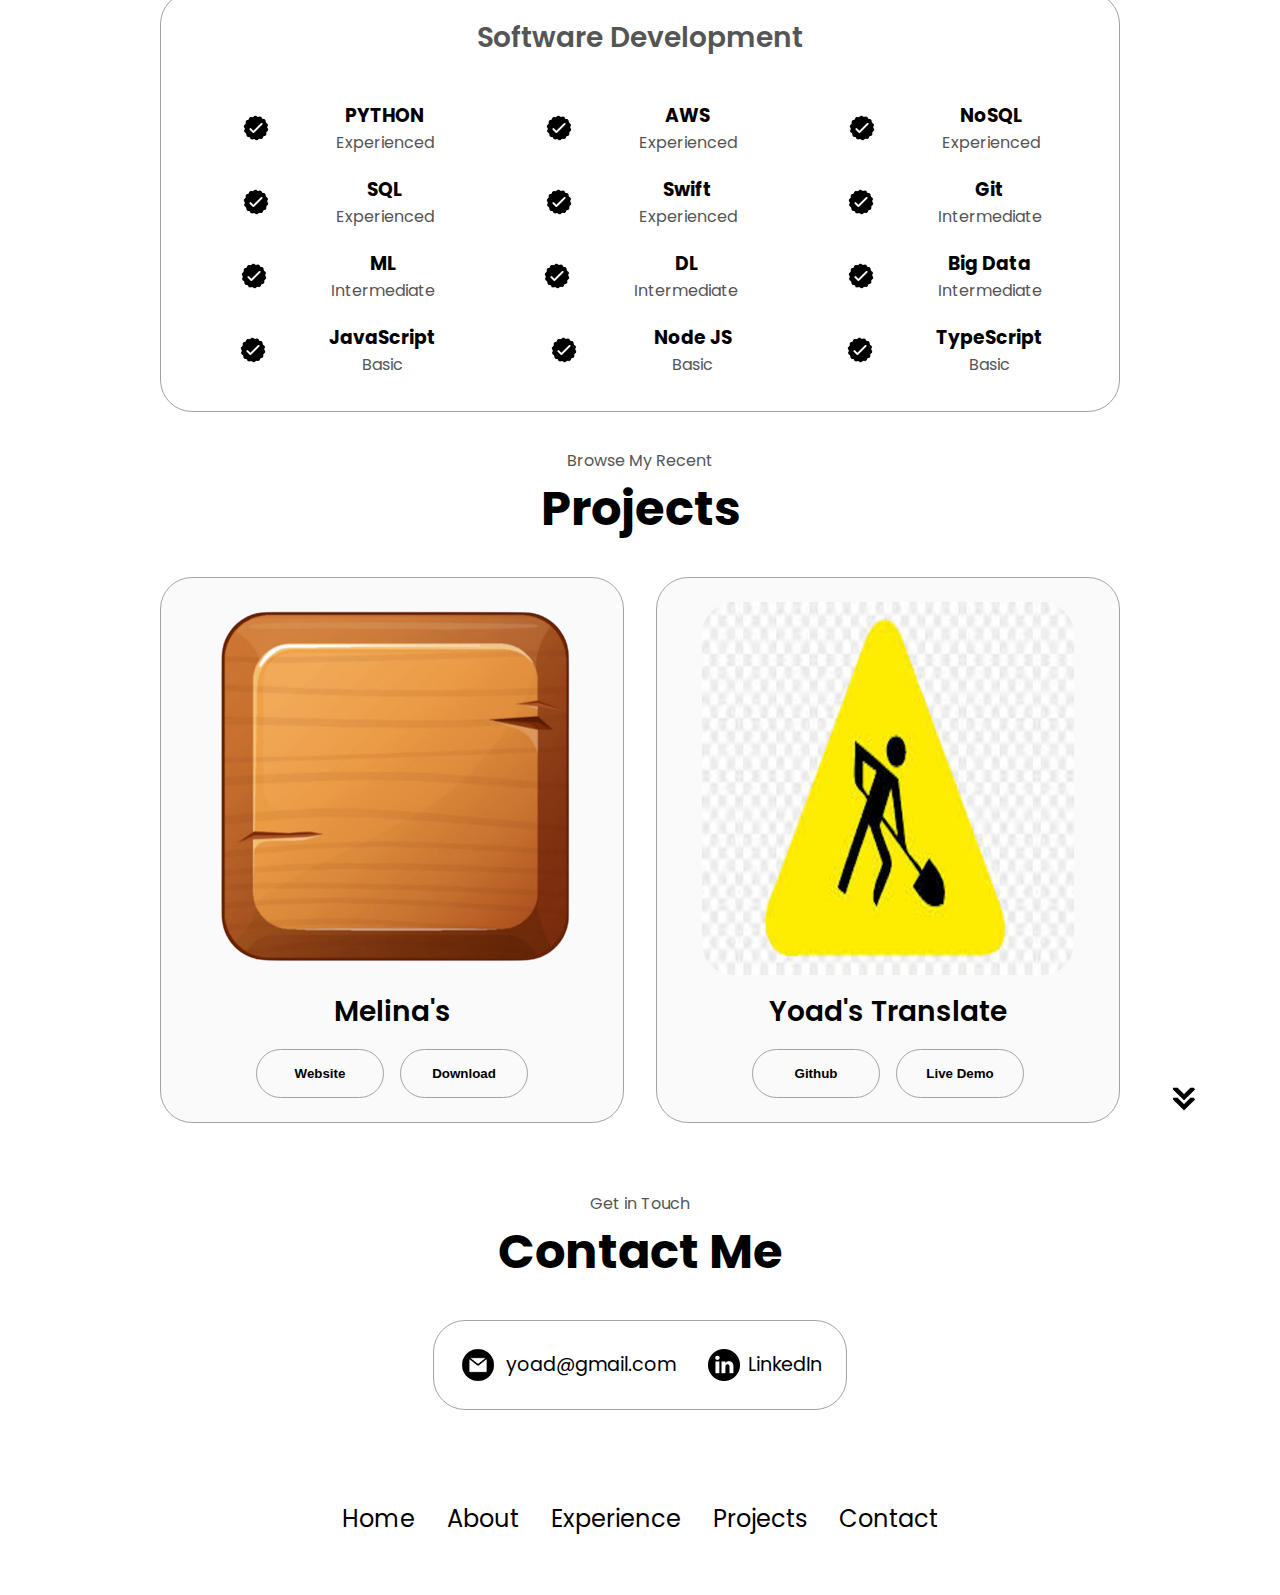
==== commit 98fe6358: "updates: - fix over lapping sections bug - combine skill boxs to 1 - update personal photo" ====
--- a/index.html
+++ b/index.html
@@ -40,67 +40,36 @@
 </nav>
 <section id="home">
     <div class="section__pic-container">
-        <img
-                src="./assets/me.png"
-                alt="profile picture"
-                class="about-pic"
-        />
-    </div>
-<!--    <div class="new">-->
-<!--        <img-->
-<!--                src="./assets/about.png"-->
-<!--                alt="profile picture"-->
-<!--                class="test"-->
-<!--        />-->
-<!--    </div>-->
+        <img src="./assets/me.png" alt="profile picture" class="about-pic"/>
+    </div>
     <div class="section__text">
         <p class="section__text__p1">Hello, I'm</p>
         <h1 class="title">Yoad Simon</h1>
         <p class="section__text__p2">Software Developer</p>
         <div class="btn-container">
-            <button
-                    class="btn btn-color-2"
-                    onclick="window.open('./assets/resume-example.pdf')"
-            >
-                Download CV
-            </button>
-            <button class="btn btn-color-1" onclick="location.href='./#contact'">
-                Contact Info
-            </button>
+            <button class="btn btn-color-2" onclick="window.open('./assets/resume.pdf')">Download CV</button>
+            <button class="btn btn-color-1" onclick="location.href='./#contact'">Contact Info</button>
         </div>
         <div id="socials-container">
-            <img
-                    src="./assets/linkedin.png"
-                    alt="My LinkedIn profile"
-                    class="icon"
-                    onclick="location.href='https://www.linkedin.com/in/yoadsimon'"
-            />
-            <img
-                    src="./assets/github.png"
-                    alt="My Github profile"
-                    class="icon"
-                    onclick="location.href='https://github.com/yoadsimon'"
-            />
-        </div>
-        <img
-                src="./assets/arrow.png"
-                alt="Arrow icon"
-                class="icon arrow"
-                onclick="location.href='./#about'"
-        />
+            <img src="./assets/linkedin.png" alt="My LinkedIn profile" class="icon"
+                 onclick="location.href='https://www.linkedin.com/in/yoadsimon'"/>
+            <img src="./assets/github.png" alt="My Github profile" class="icon"
+                 onclick="location.href='https://github.com/yoadsimon'"/>
+        </div>
+        <img src="./assets/arrow.png" alt="Arrow icon" class="icon arrow" onclick="location.href='./#about'"/>
     </div>
 </section>
 <section id="about">
     <p class="section__text__p1">Get To Know More</p>
     <h1 class="title">About Me</h1>
     <div class="section-container">
-        <div class="section__pic-container">
-            <img
-                    src="assets/me.png"
-                    alt="Profile picture"
-                    class="about-pic"
-            />
-        </div>
+        <!--        <div class="section__pic-container">-->
+        <!--            <img-->
+        <!--                    src="assets/me.png"-->
+        <!--                    alt="Profile picture"-->
+        <!--                    class="about-pic"-->
+        <!--            />-->
+        <!--        </div>-->
         <div class="about-details-container">
             <div class="about-containers">
                 <div class="details-container">
@@ -145,157 +114,108 @@
     <p class="section__text__p1">Explore My</p>
     <h1 class="title">Experience</h1>
     <div class="experience-details-container">
-        <div class="about-containers">
-            <div class="details-container">
-                <h2 class="experience-sub-title">Software Development</h2>
-                <div class="article-container">
-                    <article>
-                        <img
-                                src="./assets/checkmark.png"
-                                alt="Experience icon"
-                                class="icon"
-                        />
-                        <div>
-                            <h3>PYTHON</h3>
-                            <p>Experienced</p>
-                        </div>
-                    </article>
-                    <article>
-                        <img
-                                src="./assets/checkmark.png"
-                                alt="Experience icon"
-                                class="icon"
-                        />
-                        <div>
-                            <h3>AWS</h3>
-                            <p>Experienced</p>
-                        </div>
-                    </article>
-                    <article>
-                        <img
-                                src="./assets/checkmark.png"
-                                alt="Experience icon"
-                                class="icon"
-                        />
-                        <div>
-                            <h3>NoSQL</h3>
-                            <p>Experienced</p>
-                        </div>
-                    </article>
-                    <article>
-                        <img
-                                src="./assets/checkmark.png"
-                                alt="Experience icon"
-                                class="icon"
-                        />
-                        <div>
-                            <h3>SQL</h3>
-                            <p>Experienced</p>
-                        </div>
-                    </article>
-                    <article>
-                        <img
-                                src="./assets/checkmark.png"
-                                alt="Experience icon"
-                                class="icon"
-                        />
-                        <div>
-                            <h3>Swift</h3>
-                            <p>Experienced</p>
-                        </div>
-                    </article>
-                    <article>
-                        <img
-                                src="./assets/checkmark.png"
-                                alt="Experience icon"
-                                class="icon"
-                        />
-                        <div>
-                            <h3>Git</h3>
-                            <p>Intermediate</p>
-                        </div>
-                    </article>
-                </div>
-            </div>
-            <div class="details-container">
-                <h2 class="experience-sub-title">Software Development</h2>
-                <div class="article-container">
-                    <article>
-                        <img
-                                src="./assets/checkmark.png"
-                                alt="Experience icon"
-                                class="icon"
-                        />
-                        <div>
-                            <h3>ML</h3>
-                            <p>Intermediate</p>
-                        </div>
-                    </article>
-                    <article>
-                        <img
-                                src="./assets/checkmark.png"
-                                alt="Experience icon"
-                                class="icon"
-                        />
-                        <div>
-                            <h3>DL</h3>
-                            <p>Intermediate</p>
-                        </div>
-                    </article>
-                    <article>
-                        <img
-                                src="./assets/checkmark.png"
-                                alt="Experience icon"
-                                class="icon"
-                        />
-                        <div>
-                            <h3>Big Data</h3>
-                            <p>Intermediate</p>
-                        </div>
-                    </article>
-                    <article>
-                        <img
-                                src="./assets/checkmark.png"
-                                alt="Experience icon"
-                                class="icon"
-                        />
-                        <div>
-                            <h3>JavaScript</h3>
-                            <p>Basic</p>
-                        </div>
-                    </article>
-                    <article>
-                        <img
-                                src="./assets/checkmark.png"
-                                alt="Experience icon"
-                                class="icon"
-                        />
-                        <div>
-                            <h3>Node JS</h3>
-                            <p>Basic</p>
-                        </div>
-                    </article>
-                    <article>
-                        <img
-                                src="./assets/checkmark.png"
-                                alt="Experience icon"
-                                class="icon"
-                        />
-                        <div>
-                            <h3>TypeScript</h3>
-                            <p>Basic</p>
-                        </div>
-                    </article>
-                </div>
-            </div>
-        </div>
-    </div>
-    <img
-            src="./assets/arrow.png"
-            alt="Arrow icon"
-            class="icon arrow"
-            onclick="location.href='./#projects'"
-    />
+        <div class="details-container">
+            <h2 class="experience-sub-title">Software Development</h2>
+            <div class="article-container">
+                <article>
+                    <img src="./assets/checkmark.png" alt="Experience icon" class="icon"/>
+                    <div>
+                        <h3>PYTHON</h3>
+                        <p>Experienced</p>
+                    </div>
+                </article>
+
+                <article>
+                    <img src="./assets/checkmark.png" alt="Experience icon" class="icon"/>
+                    <div>
+                        <h3>AWS</h3>
+                        <p>Experienced</p>
+                    </div>
+                </article>
+
+                <article>
+                    <img src="./assets/checkmark.png" alt="Experience icon" class="icon"/>
+                    <div>
+                        <h3>NoSQL</h3>
+                        <p>Experienced</p>
+                    </div>
+                </article>
+
+                <article>
+                    <img src="./assets/checkmark.png" alt="Experience icon" class="icon"/>
+                    <div>
+                        <h3>SQL</h3>
+                        <p>Experienced</p>
+                    </div>
+                </article>
+
+                <article>
+                    <img src="./assets/checkmark.png" alt="Experience icon" class="icon"/>
+                    <div>
+                        <h3>Swift</h3>
+                        <p>Experienced</p>
+                    </div>
+                </article>
+
+                <article>
+                    <img src="./assets/checkmark.png" alt="Experience icon" class="icon"/>
+                    <div>
+                        <h3>Git</h3>
+                        <p>Intermediate</p>
+                    </div>
+                </article>
+
+                <article>
+                    <img src="./assets/checkmark.png" alt="Experience icon" class="icon"/>
+                    <div>
+                        <h3>ML</h3>
+                        <p>Intermediate</p>
+                    </div>
+                </article>
+
+                <article>
+                    <img src="./assets/checkmark.png" alt="Experience icon" class="icon"/>
+                    <div>
+                        <h3>DL</h3>
+                        <p>Intermediate</p>
+                    </div>
+                </article>
+
+                <article>
+                    <img src="./assets/checkmark.png" alt="Experience icon" class="icon"/>
+                    <div>
+                        <h3>Big Data</h3>
+                        <p>Intermediate</p>
+                    </div>
+                </article>
+
+                <article>
+                    <img src="./assets/checkmark.png" alt="Experience icon" class="icon"/>
+                    <div>
+                        <h3>JavaScript</h3>
+                        <p>Basic</p>
+                    </div>
+                </article>
+
+                <article>
+                    <img src="./assets/checkmark.png" alt="Experience icon" class="icon"/>
+                    <div>
+                        <h3>Node JS</h3>
+                        <p>Basic</p>
+                    </div>
+                </article>
+
+                <article>
+                    <img src="./assets/checkmark.png" alt="Experience icon" class="icon"/>
+                    <div>
+                        <h3>TypeScript</h3>
+                        <p>Basic</p>
+                    </div>
+                </article>
+
+            </div>
+        </div>
+    </div>
 </section>
 <section id="projects">
     <p class="section__text__p1">Browse My Recent</p>
--- a/style.css
+++ b/style.css
@@ -1,5 +1,4 @@
 /* GENERAL */
-
 @import url("https://fonts.googleapis.com/css2?family=Poppins:wght@300;400;500;600&display=swap");
 
 * {
@@ -20,16 +19,12 @@
 }
 
 /* TRANSITION */
-
-a,
-.btn {
+a, .btn {
     transition: all 300ms ease;
 }
 
 /* DESKTOP NAV */
-
-nav,
-.nav-links {
+nav, .nav-links {
     display: flex;
 }
 
@@ -46,7 +41,7 @@
 }
 
 a {
-    color: black;
+    color: #000000;
     text-decoration: none;
     text-decoration-color: white;
 }
@@ -67,7 +62,6 @@
 }
 
 /* HAMBURGER MENU */
-
 #hamburger-nav {
     display: none;
 }
@@ -102,6 +96,7 @@
     max-height: 0;
     overflow: hidden;
     transition: all 0.3 ease-in-out;
+    z-index: 1000;
 }
 
 .menu-links a {
@@ -134,30 +129,19 @@
     transform: rotate(-45deg) translate(10px, -5px);
 }
 
-.hamburger-icon span:first-child {
-    transform: none;
-}
-
-.hamburger-icon span:first-child {
-    opacity: 1;
-}
-
-.hamburger-icon span:first-child {
-    transform: none;
-}
-
 /* SECTIONS */
-
 section {
     padding-top: 4vh;
-    height: 96vh;
     margin: 0 10rem;
     box-sizing: border-box;
-    min-height: fit-content;
+    min-height: auto;
+    height: auto;
 }
 
 .section-container {
     display: flex;
+    flex-direction: column;
+    gap: 4rem;
 }
 
 /* HOME SECTION */
@@ -166,33 +150,19 @@
     display: flex;
     justify-content: center;
     gap: 5rem;
-    height: 80vh;
+    min-height: 80vh;
 }
 
 #home .section__pic-container {
     display: flex;
-    height: 400px;
-    width: auto;
+    height: auto;
+    width: 275px;
     margin: auto 0;
 }
 
-/*#home .new {*/
-/*    display: flex;*/
-/*    justify-content: center;*/
-/*    align-items: center;*/
-/*    height: 400px;  !* Scaling down the height for the shown radius *!*/
-/*    width: 400px;   !* Scaling down the width for the shown radius *!*/
-/*    margin: auto 0;*/
-/*    overflow: hidden; !* Ensures the child can't extend beyond the container *!*/
-/*    border-radius: 50%; !* Round container *!*/
-/*}*/
-
-/*#home .test {*/
-/*    position: relative;*/
-/*    height: 240px; !* Size of the original photo being used for cropping *!*/
-/*    width: 240px; !* Size of the original photo being used for cropping *!*/
-/*    transform: scale(2); !* Scale by a factor of 2 to double size of the cut-out part *!*/
-/*}*/
+#home .about-pic {
+    border-radius: 2rem;
+}
 
 .section__text {
     align-self: center;
@@ -225,14 +195,12 @@
 }
 
 /* ICONS */
-
 .icon {
     cursor: pointer;
     height: 2rem;
 }
 
 /* BUTTONS */
-
 .btn-container {
     display: flex;
     justify-content: center;
@@ -247,18 +215,15 @@
     border-radius: 2rem;
 }
 
-.btn-color-1,
-.btn-color-2 {
+.btn-color-1, .btn-color-2 {
     border: rgb(53, 53, 53) 0.1rem solid;
 }
 
-.btn-color-1:hover,
-.btn-color-2:hover {
+.btn-color-1:hover, .btn-color-2:hover {
     cursor: pointer;
 }
 
-.btn-color-1,
-.btn-color-2:hover {
+.btn-color-1, .btn-color-2:hover {
     background: rgb(53, 53, 53);
     color: white;
 }
@@ -275,12 +240,7 @@
     border: rgb(255, 255, 255) 0.1rem solid;
 }
 
-.btn-container {
-    gap: 1rem;
-}
-
 /* ABOUT SECTION */
-
 #about {
     position: relative;
 }
@@ -296,13 +256,8 @@
     flex-direction: column;
 }
 
-.about-containers,
-.about-details-container {
-    display: flex;
-}
-
-.about-pic {
-    border-radius: 2rem;
+.about-containers, .about-details-container {
+    display: flex;
 }
 
 .arrow {
@@ -323,18 +278,9 @@
 
 .section-container {
     gap: 4rem;
-    height: 80%;
-}
-
-#about .section__pic-container {
-    display: flex;
-    height: 400px;
-    width: auto;
-    margin: auto 0;
 }
 
 /* EXPERIENCE SECTION */
-
 #experience {
     position: relative;
 }
@@ -354,18 +300,17 @@
 
 .article-container {
     display: flex;
-    text-align: initial;
     flex-wrap: wrap;
-    flex-direction: row;
-    gap: 2.5rem;
     justify-content: space-around;
 }
 
 article {
     display: flex;
-    width: 10rem;
+    align-items: center;
+    width: 250px;
+    margin: 10px;
+    gap: 0.5rem;
     justify-content: space-around;
-    gap: 0.5rem;
 }
 
 article .icon {
@@ -373,7 +318,6 @@
 }
 
 /* PROJECTS SECTION */
-
 #projects {
     position: relative;
 }
@@ -386,7 +330,7 @@
 .project-img {
     border-radius: 2rem;
     width: 90%;
-    height: 90%;
+    height: auto;
 }
 
 .project-title {
@@ -400,12 +344,11 @@
 }
 
 /* CONTACT */
-
 #contact {
     display: flex;
     justify-content: center;
     flex-direction: column;
-    height: 70vh;
+    min-height: auto;
 }
 
 .contact-info-upper-container {
@@ -440,10 +383,9 @@
 }
 
 /* FOOTER SECTION */
-
 footer {
-    height: 26vh;
     margin: 0 1rem;
+    min-height: auto;
 }
 
 footer p {
--- a/mediaqueries.css
+++ b/mediaqueries.css
@@ -1,103 +1,129 @@
 @media screen and (max-width: 1400px) {
-  #profile {
-    height: 83vh;
-    margin-bottom: 6rem;
-  }
-  .about-containers {
-    flex-wrap: wrap;
-  }
-  #contact,
-  #projects {
-    height: fit-content;
-  }
+    #home {
+        height: auto;
+        margin-bottom: 6rem;
+    }
+
+    .about-containers {
+        flex-wrap: wrap;
+    }
+
+    #contact, #home {
+        height: auto;
+    }
 }
 
 @media screen and (max-width: 1200px) {
-  #desktop-nav {
-    display: none;
-  }
-  #hamburger-nav {
-    display: flex;
-  }
-  #experience,
-  .experience-details-container {
-    margin-top: 2rem;
-  }
-  #profile,
-  .section-container {
-    display: block;
-  }
-  .arrow {
-    display: none;
-  }
-  section,
-  .section-container {
-    height: fit-content;
-  }
-  section {
-    margin: 0 5%;
-  }
-  .section__pic-container {
-    width: 275px;
-    height: 275px;
-    margin: 0 auto 2rem;
-  }
-  .about-containers {
-    margin-top: 0;
-  }
+    #desktop-nav {
+        display: none;
+    }
+
+    #hamburger-nav {
+        display: flex;
+    }
+
+    #experience, .experience-details-container {
+        margin-top: 2rem;
+    }
+
+    #home, .section-container {
+        display: block;
+    }
+
+    .arrow {
+        display: none;
+    }
+
+    section, .section-container {
+        height: auto;
+    }
+
+    section {
+        margin: 0 5%;
+    }
+
+    .section__pic-container {
+        width: 275px;
+        height: auto;
+        margin: 0 auto 2rem;
+    }
+
+    .about-containers {
+        margin-top: 0;
+    }
 }
 
 @media screen and (max-width: 600px) {
-  #contact,
-  footer {
-    height: 40vh;
-  }
-  #profile {
-    height: 83vh;
-    margin-bottom: 0;
-  }
-  article {
-    font-size: 1rem;
-  }
-  footer nav {
-    height: fit-content;
-    margin-bottom: 2rem;
-  }
-  .about-containers,
-  .contact-info-upper-container,
-  .btn-container {
-    flex-wrap: wrap;
-  }
-  .contact-info-container {
-    margin: 0;
-  }
-  .contact-info-container p,
-  .nav-links li a {
-    font-size: 1rem;
-  }
-  .experience-sub-title {
-    font-size: 1.25rem;
-  }
-  .logo {
-    font-size: 1.5rem;
-  }
-  .nav-links {
-    flex-direction: column;
-    gap: 0.5rem;
-    text-align: center;
-  }
-  .section__pic-container {
-    width: auto;
-    height: 46vw;
-    justify-content: center;
-  }
-  .section__text__p2 {
-    font-size: 1.25rem;
-  }
-  .title {
-    font-size: 2rem;
-  }
-  .text-container {
-    text-align: justify;
-  }
-}
+    #contact, footer {
+        height: auto;
+    }
+
+    #home {
+        height: auto;
+        margin-bottom: 0;
+    }
+
+    article {
+        font-size: 1rem;
+    }
+
+    footer nav {
+        height: fit-content;
+        margin-bottom: 2rem;
+    }
+
+    .about-containers, .contact-info-upper-container, .btn-container {
+        flex-wrap: wrap;
+    }
+
+    .contact-info-container {
+        margin: 0;
+    }
+
+    .contact-info-container p, .nav-links li a {
+        font-size: 1rem;
+    }
+
+    .experience-sub-title {
+        font-size: 1.25rem;
+    }
+
+    .logo {
+        font-size: 1.5rem;
+    }
+
+    .nav-links {
+        flex-direction: column;
+        gap: 0.5rem;
+        text-align: center;
+    }
+
+    .section__pic-container {
+        width: auto;
+        height: auto;
+        justify-content: center;
+    }
+
+    .section__text__p2 {
+        font-size: 1.25rem;
+    }
+
+    .title {
+        font-size: 2rem;
+    }
+
+    .text-container {
+        text-align: justify;
+    }
+
+    .experience-details-container {
+        flex-direction: column;
+        align-items: center;
+    }
+
+    .article-container {
+        display: grid;
+        grid-template-columns: 1fr;
+        gap: 1rem;
+    }
+}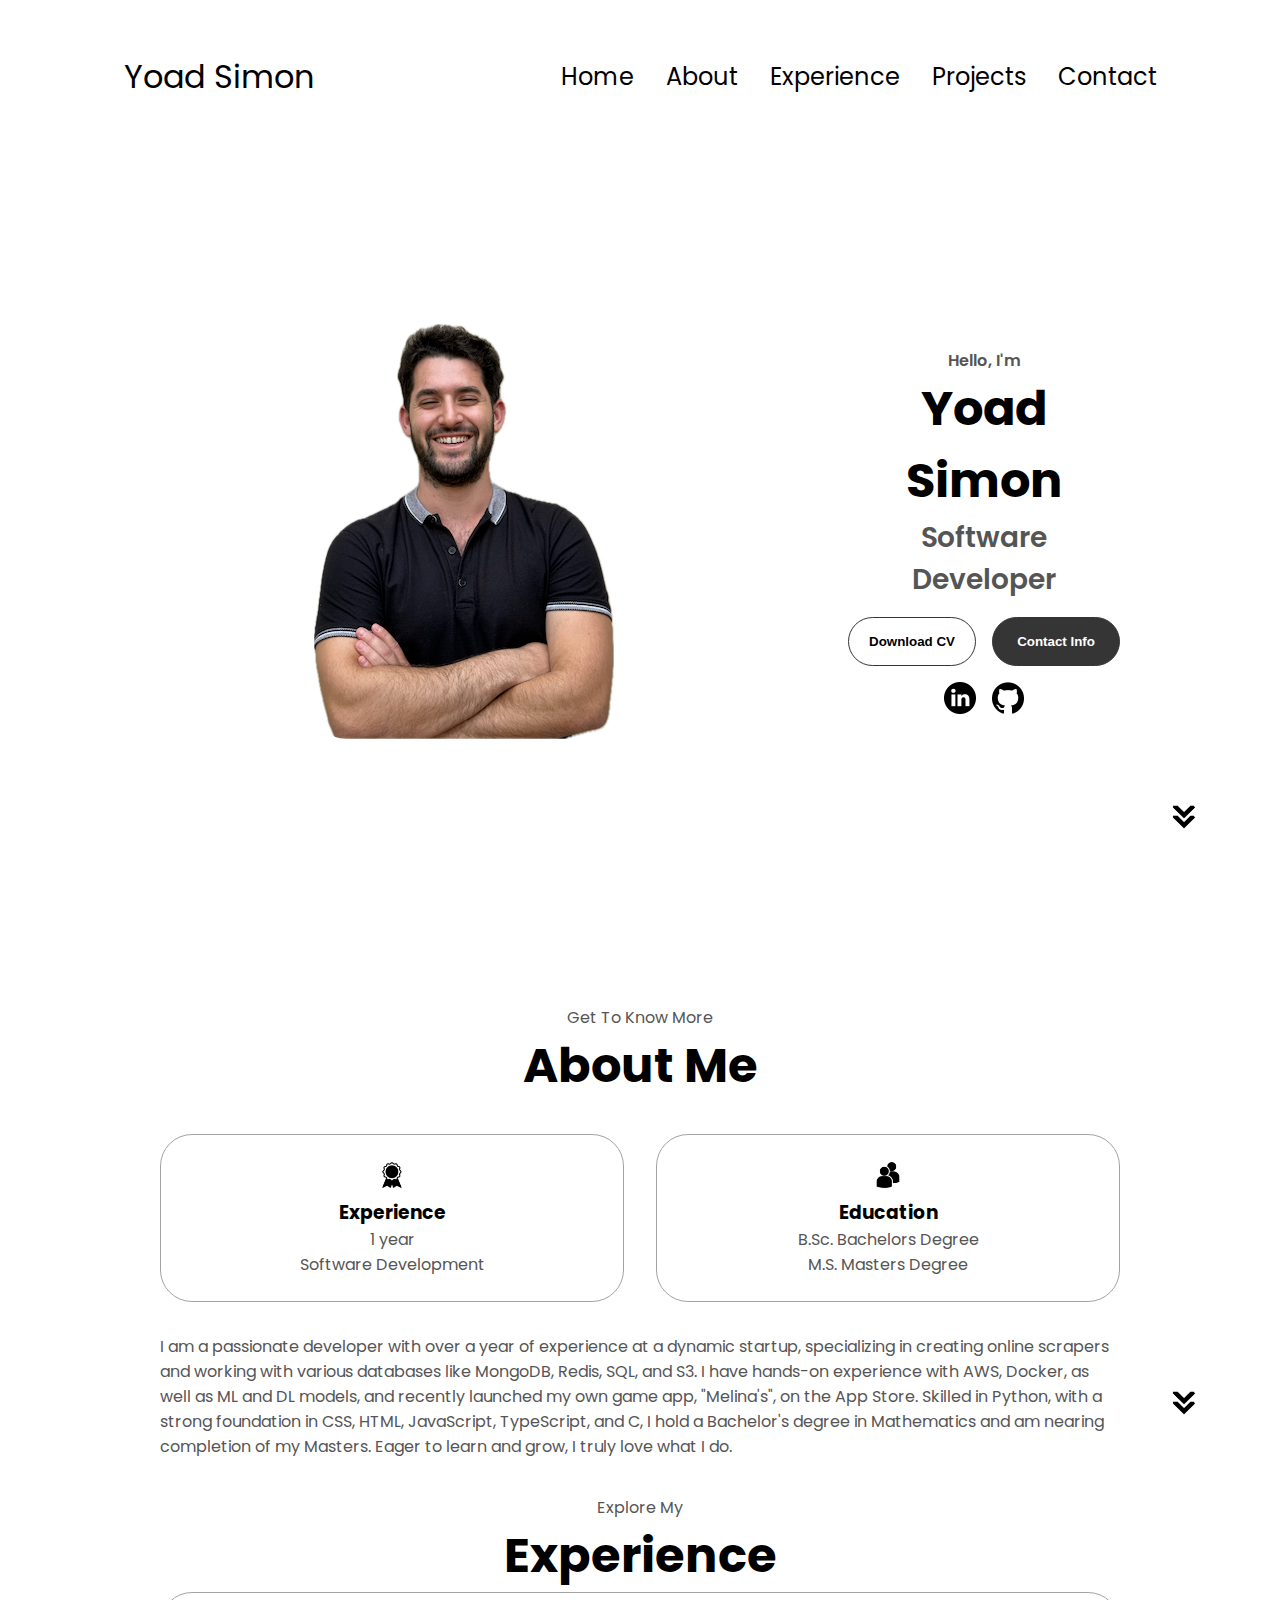
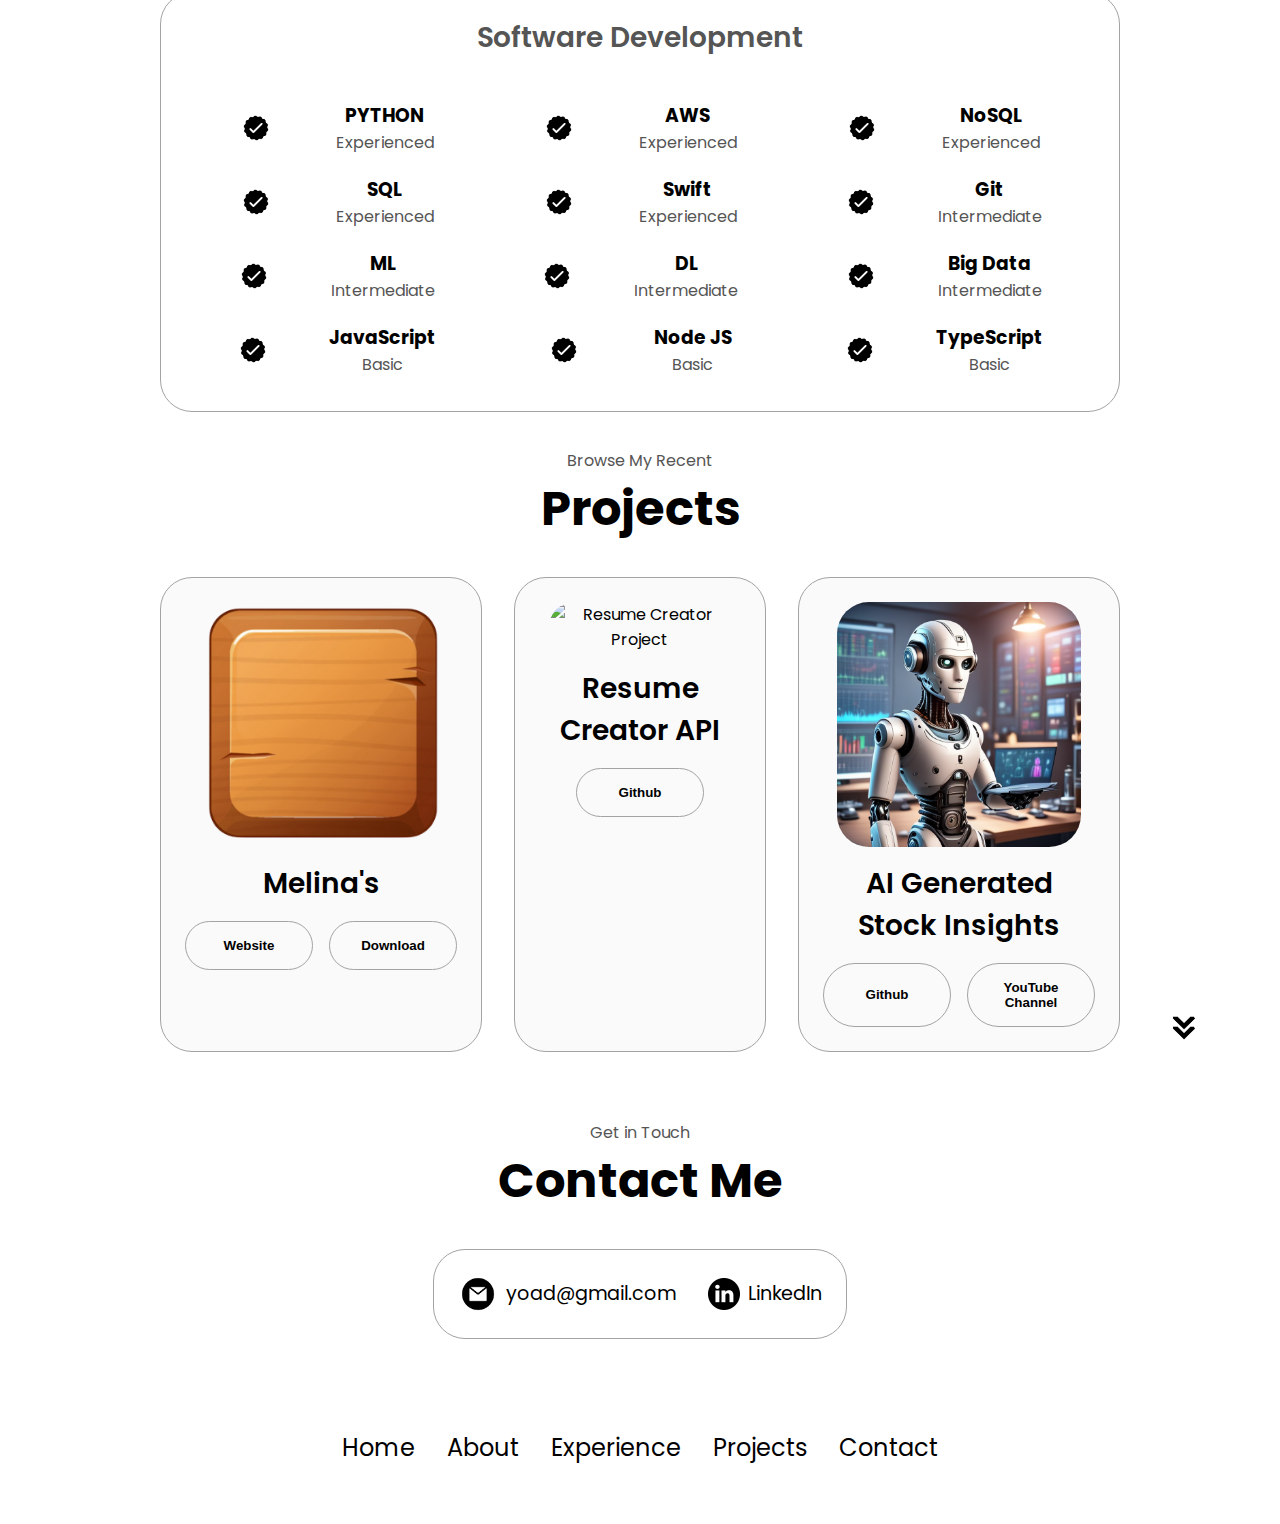
==== commit 93463f70: "Merge pull request #1 from yoadsimon/adding-AIStockInsights-project" ====
--- a/index.html
+++ b/index.html
@@ -248,52 +248,30 @@
             </div>
             <div class="details-container color-container">
                 <div class="article-container">
-                    <img
-                            src="./assets/workInProcess.png"
-                            alt="Project 2"
-                            class="project-img"
-                    />
-                </div>
-                <h2 class="experience-sub-title project-title">Yoad's Translate</h2>
+                    <img src="./assets/resume_creator.png" alt="Resume Creator Project" class="project-img"/>
+                </div>
+                <h2 class="experience-sub-title project-title">Resume Creator API</h2>
                 <div class="btn-container">
-                    <button
-                            class="btn btn-color-2 project-btn"
-                            onclick="location.href='https://github.com/'"
-                    >
-                        Github
-                    </button>
-                    <button
-                            class="btn btn-color-2 project-btn"
-                            onclick="location.href='https://github.com/'"
-                    >
-                        Live Demo
-                    </button>
-                </div>
-            </div>
-            <!--            <div class="details-container color-container">-->
-            <!--                <div class="article-container">-->
-            <!--                    <img-->
-            <!--                            src="./assets/project-3.png"-->
-            <!--                            alt="Project 3"-->
-            <!--                            class="project-img"-->
-            <!--                    />-->
-            <!--                </div>-->
-            <!--                <h2 class="experience-sub-title project-title">Project Three</h2>-->
-            <!--                <div class="btn-container">-->
-            <!--                    <button-->
-            <!--                            class="btn btn-color-2 project-btn"-->
-            <!--                            onclick="location.href='https://github.com/'"-->
-            <!--                    >-->
-            <!--                        Github-->
-            <!--                    </button>-->
-            <!--                    <button-->
-            <!--                            class="btn btn-color-2 project-btn"-->
-            <!--                            onclick="location.href='https://github.com/'"-->
-            <!--                    >-->
-            <!--                        Live Demo-->
-            <!--                    </button>-->
-            <!--                </div>-->
-            <!--            </div>-->
+                    <button class="btn btn-color-2 project-btn"
+                            onclick="location.href='https://github.com/yoadsimon/resume_creator'"> Github
+                    </button>
+                </div>
+            </div>
+            <div class="details-container color-container">
+                <div class="article-container">
+                    <img src="./assets/AI_stock_insights_background.png" alt="AI Generated Stock Insights"
+                         class="project-img"/>
+                </div>
+                <h2 class="experience-sub-title project-title">AI Generated Stock Insights</h2>
+                <div class="btn-container">
+                    <button class="btn btn-color-2 project-btn"
+                            onclick="location.href='https://github.com/yoadsimon/AI_stock_insights'"> Github
+                    </button>
+                    <button class="btn btn-color-2 project-btn"
+                            onclick="location.href='https://www.youtube.com/@AIStockInsights'"> YouTube Channel
+                    </button>
+                </div>
+            </div>
         </div>
     </div>
     <img
--- a/mediaqueries.css
+++ b/mediaqueries.css
@@ -6,6 +6,17 @@
 
     .about-containers {
         flex-wrap: wrap;
+    }
+
+    #home .section__pic-container {
+        display: flex;
+        justify-content: center;
+        width: 100%;
+    }
+
+    #home .about-pic {
+        display: block;
+        margin: 0 auto;
     }
 
     #contact, #home {
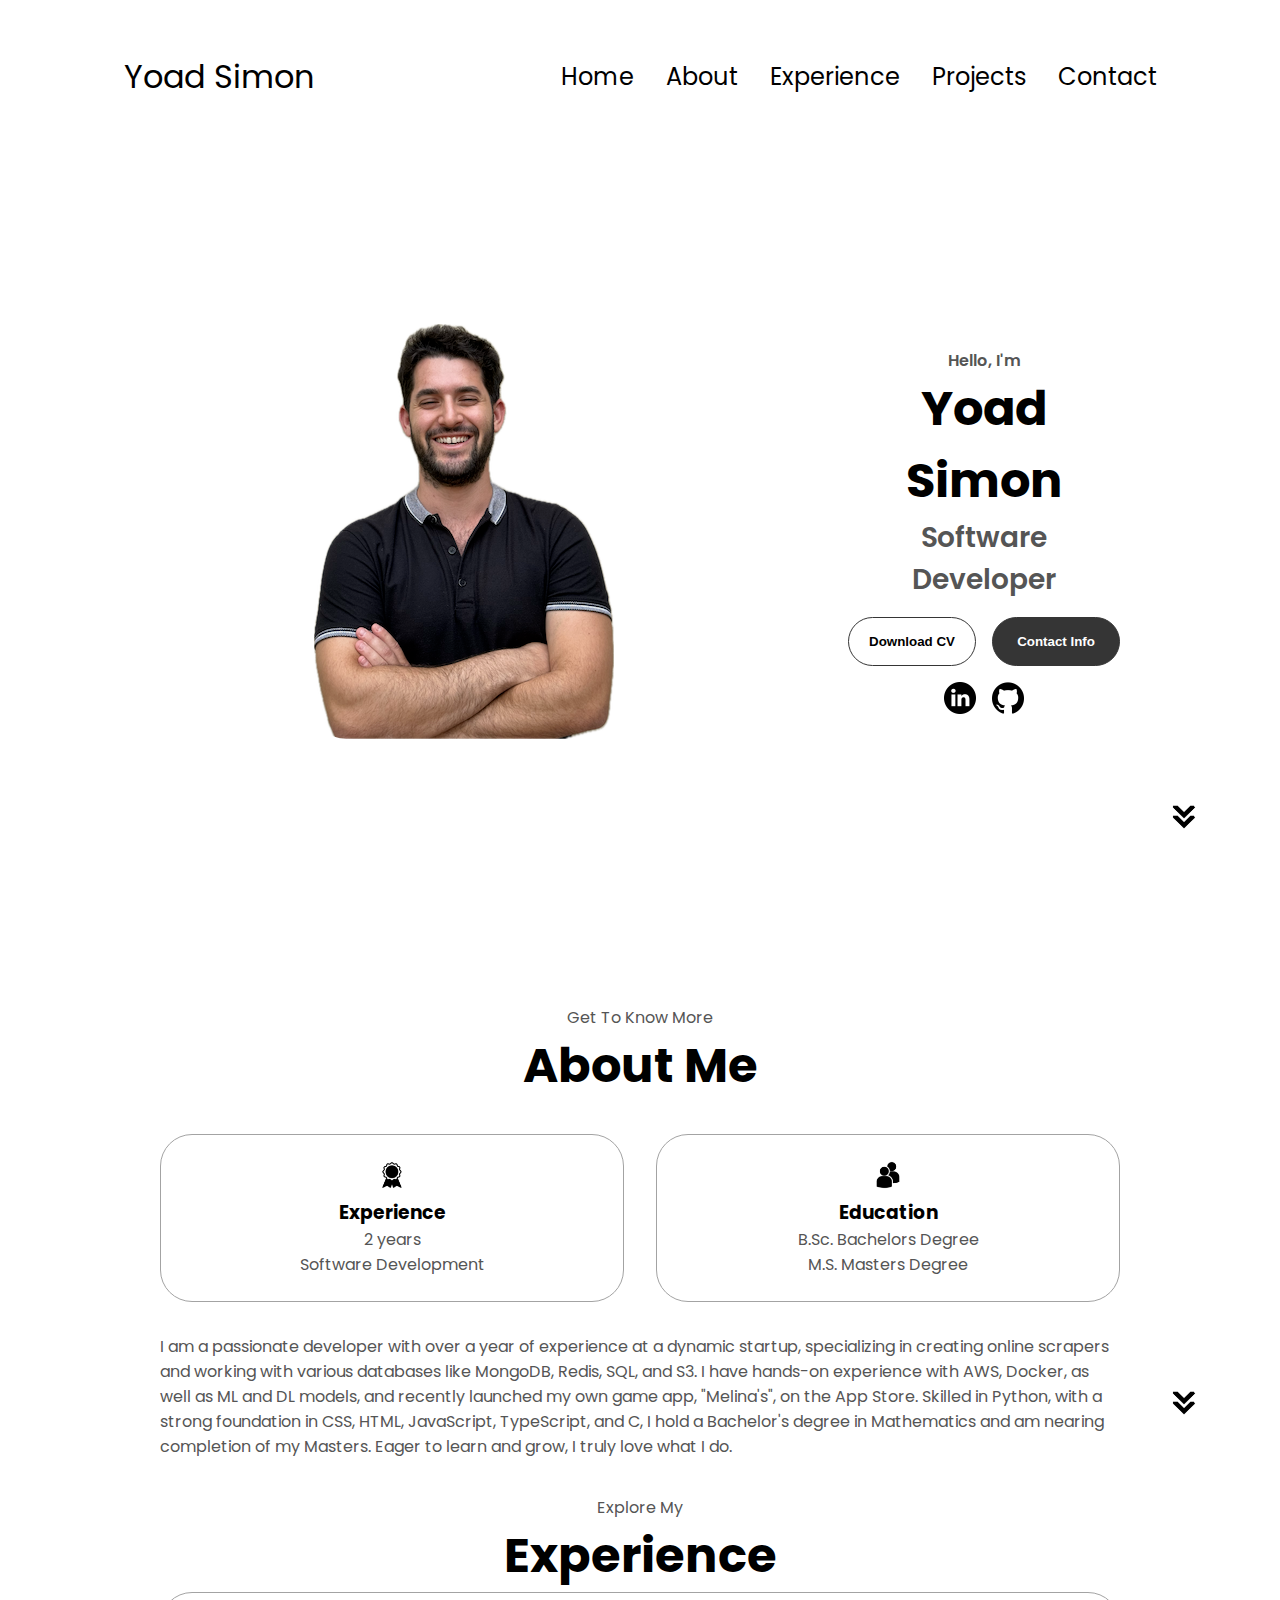
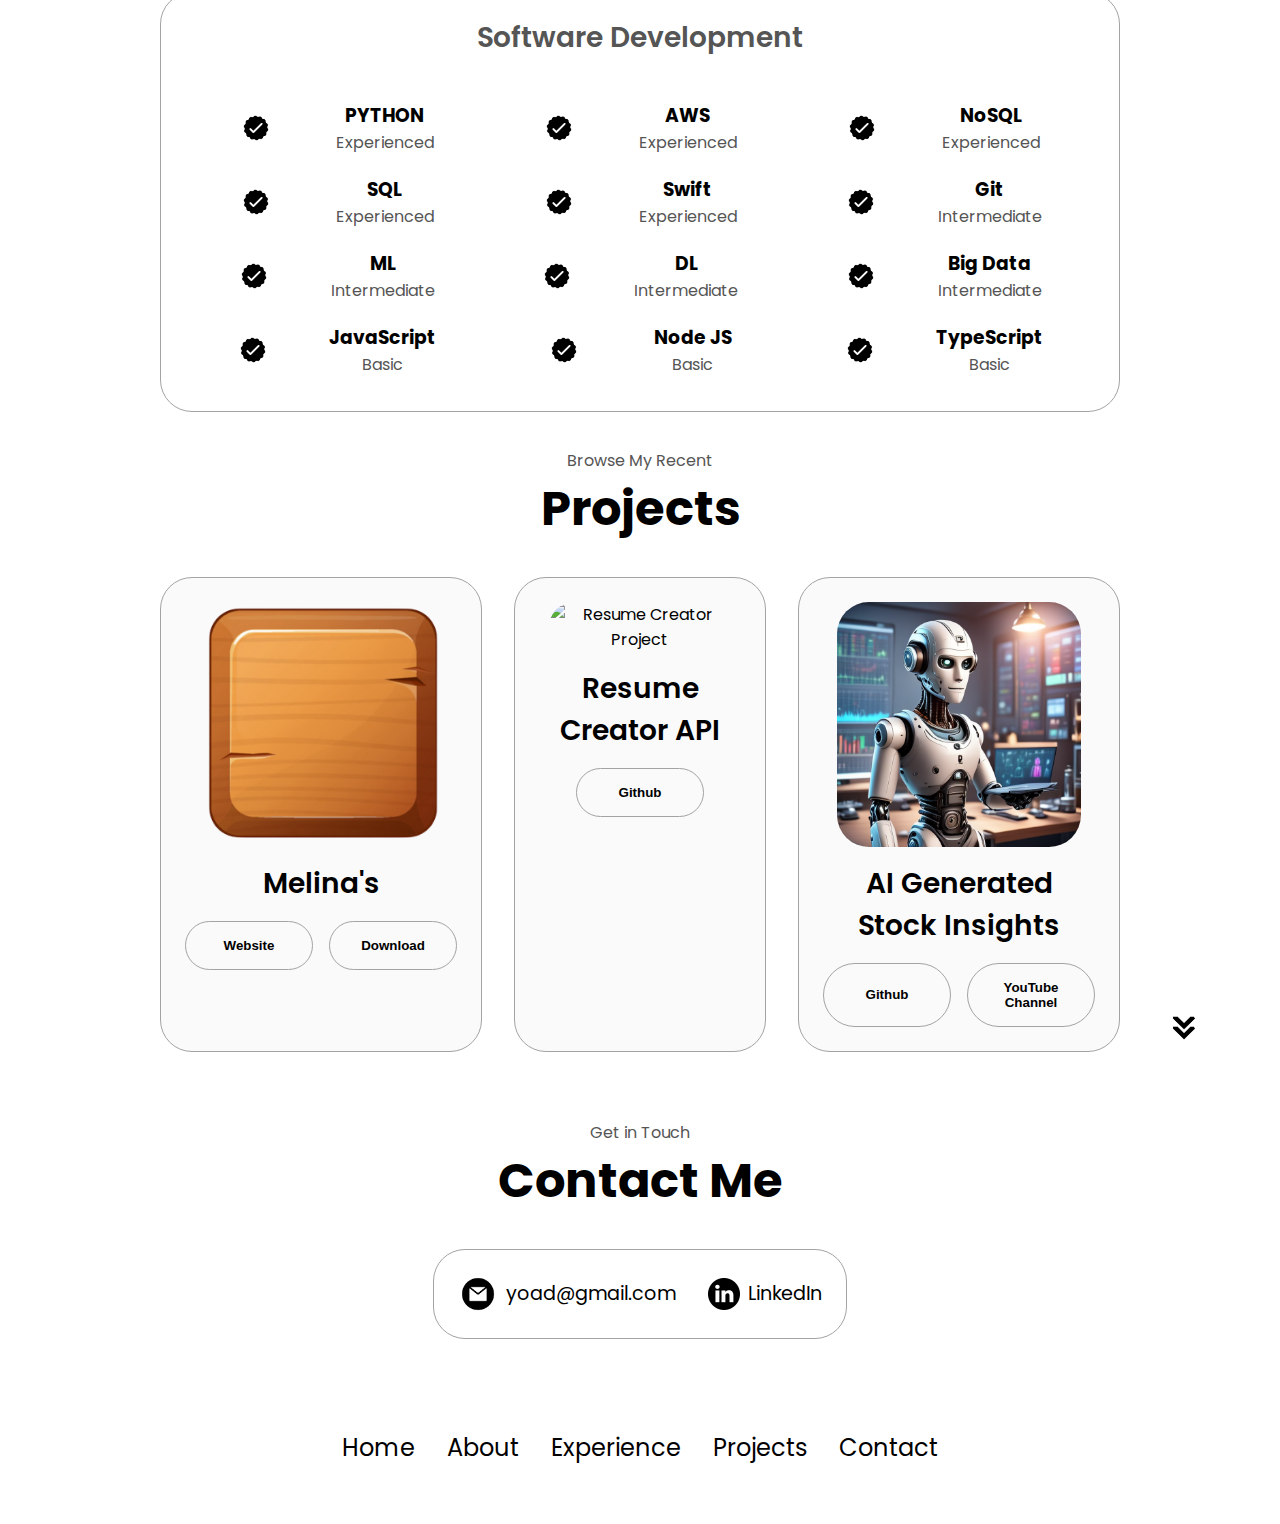
==== commit 4f62ee24: "Merge pull request #4 from yoadsimon/adding-AIStockInsights-project" ====
--- a/index.html
+++ b/index.html
@@ -79,7 +79,7 @@
                             class="icon"
                     />
                     <h3>Experience</h3>
-                    <p>1 year <br/>Software Development</p>
+                    <p>2 years <br/>Software Development</p>
                 </div>
                 <div class="details-container">
                     <img
